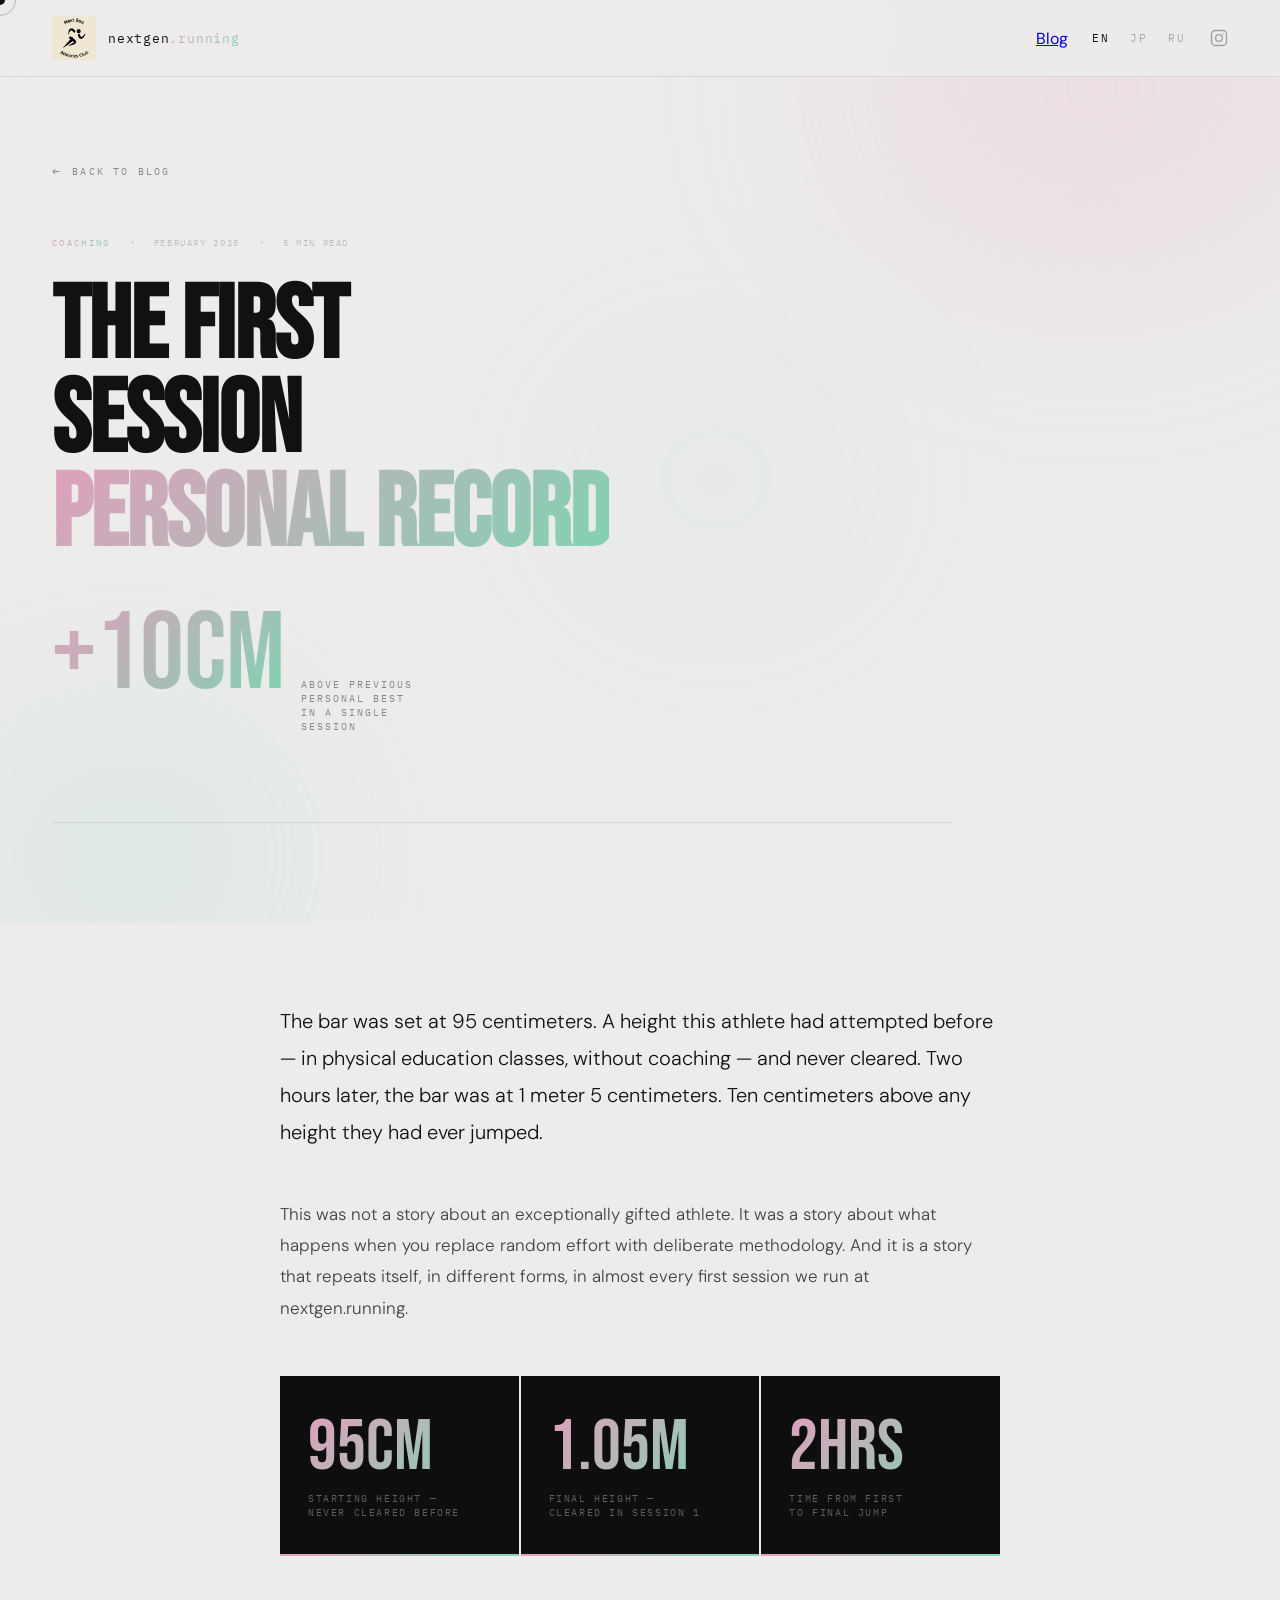
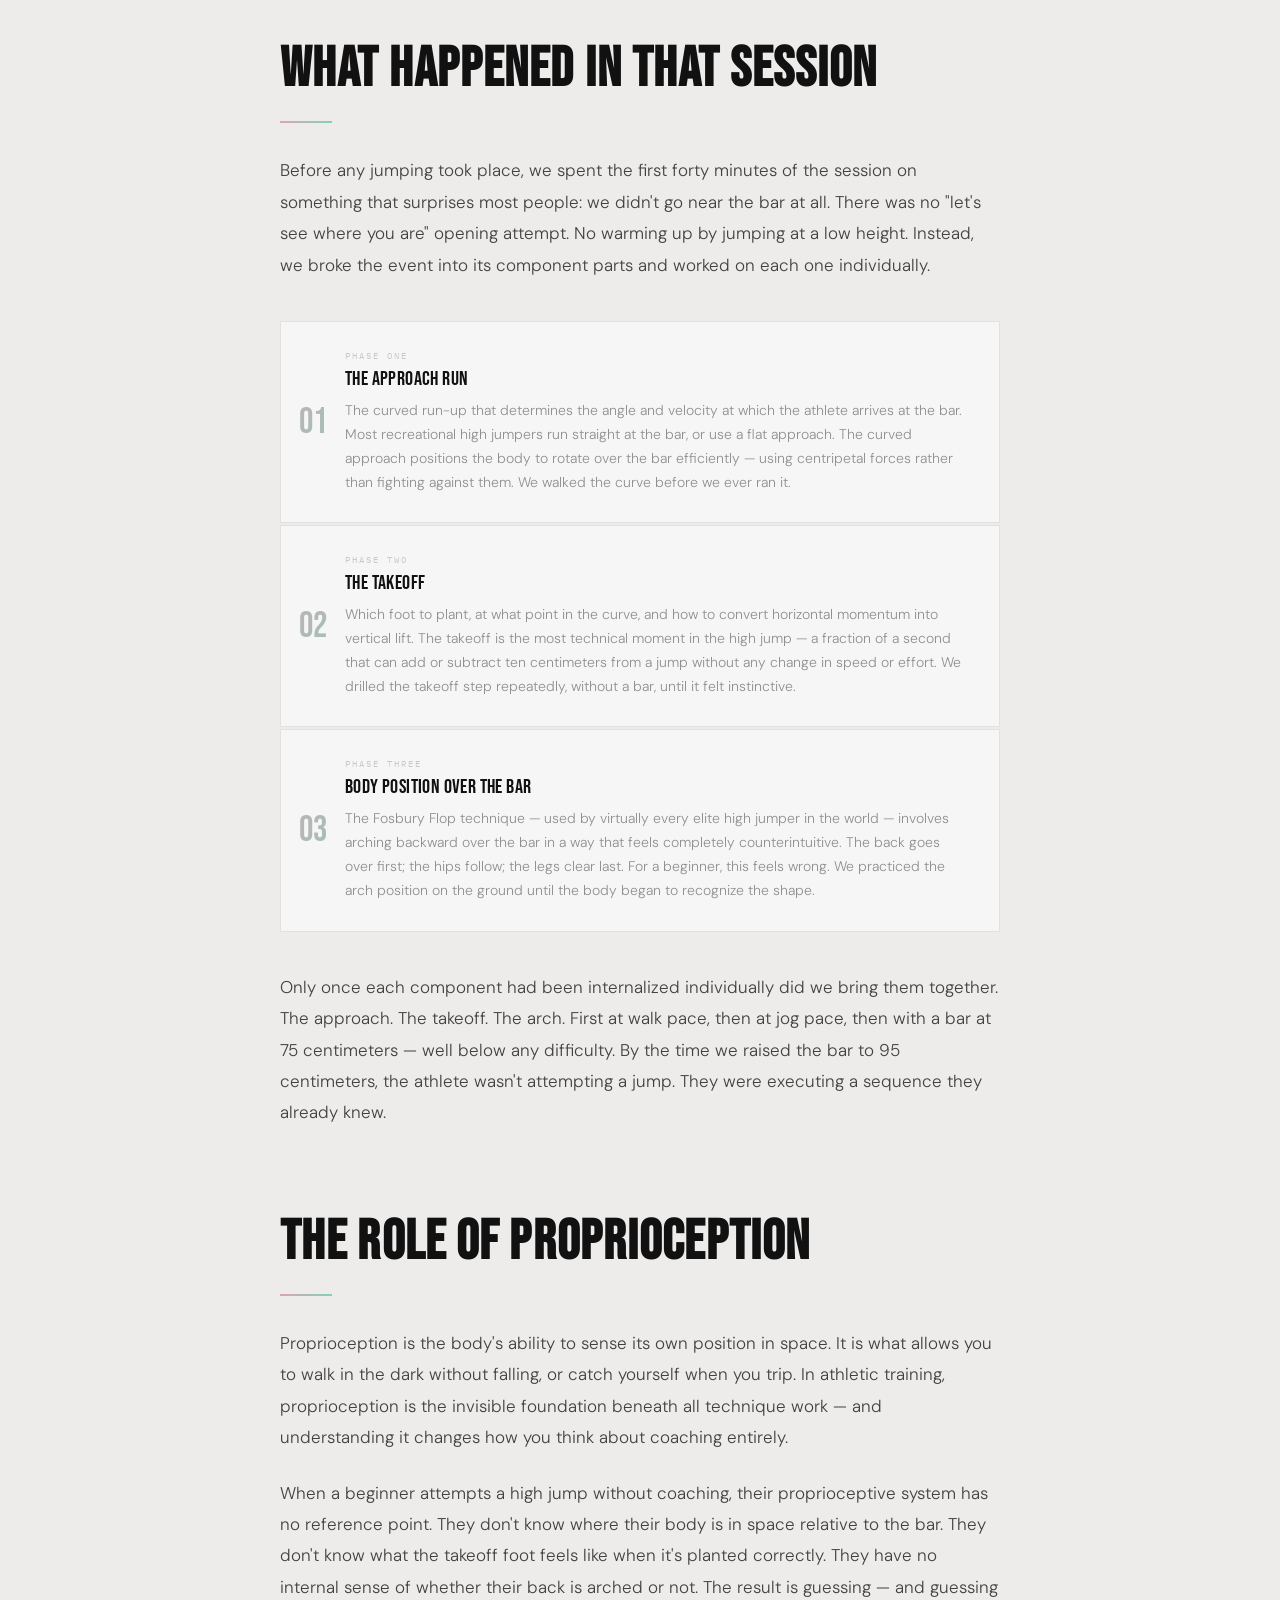
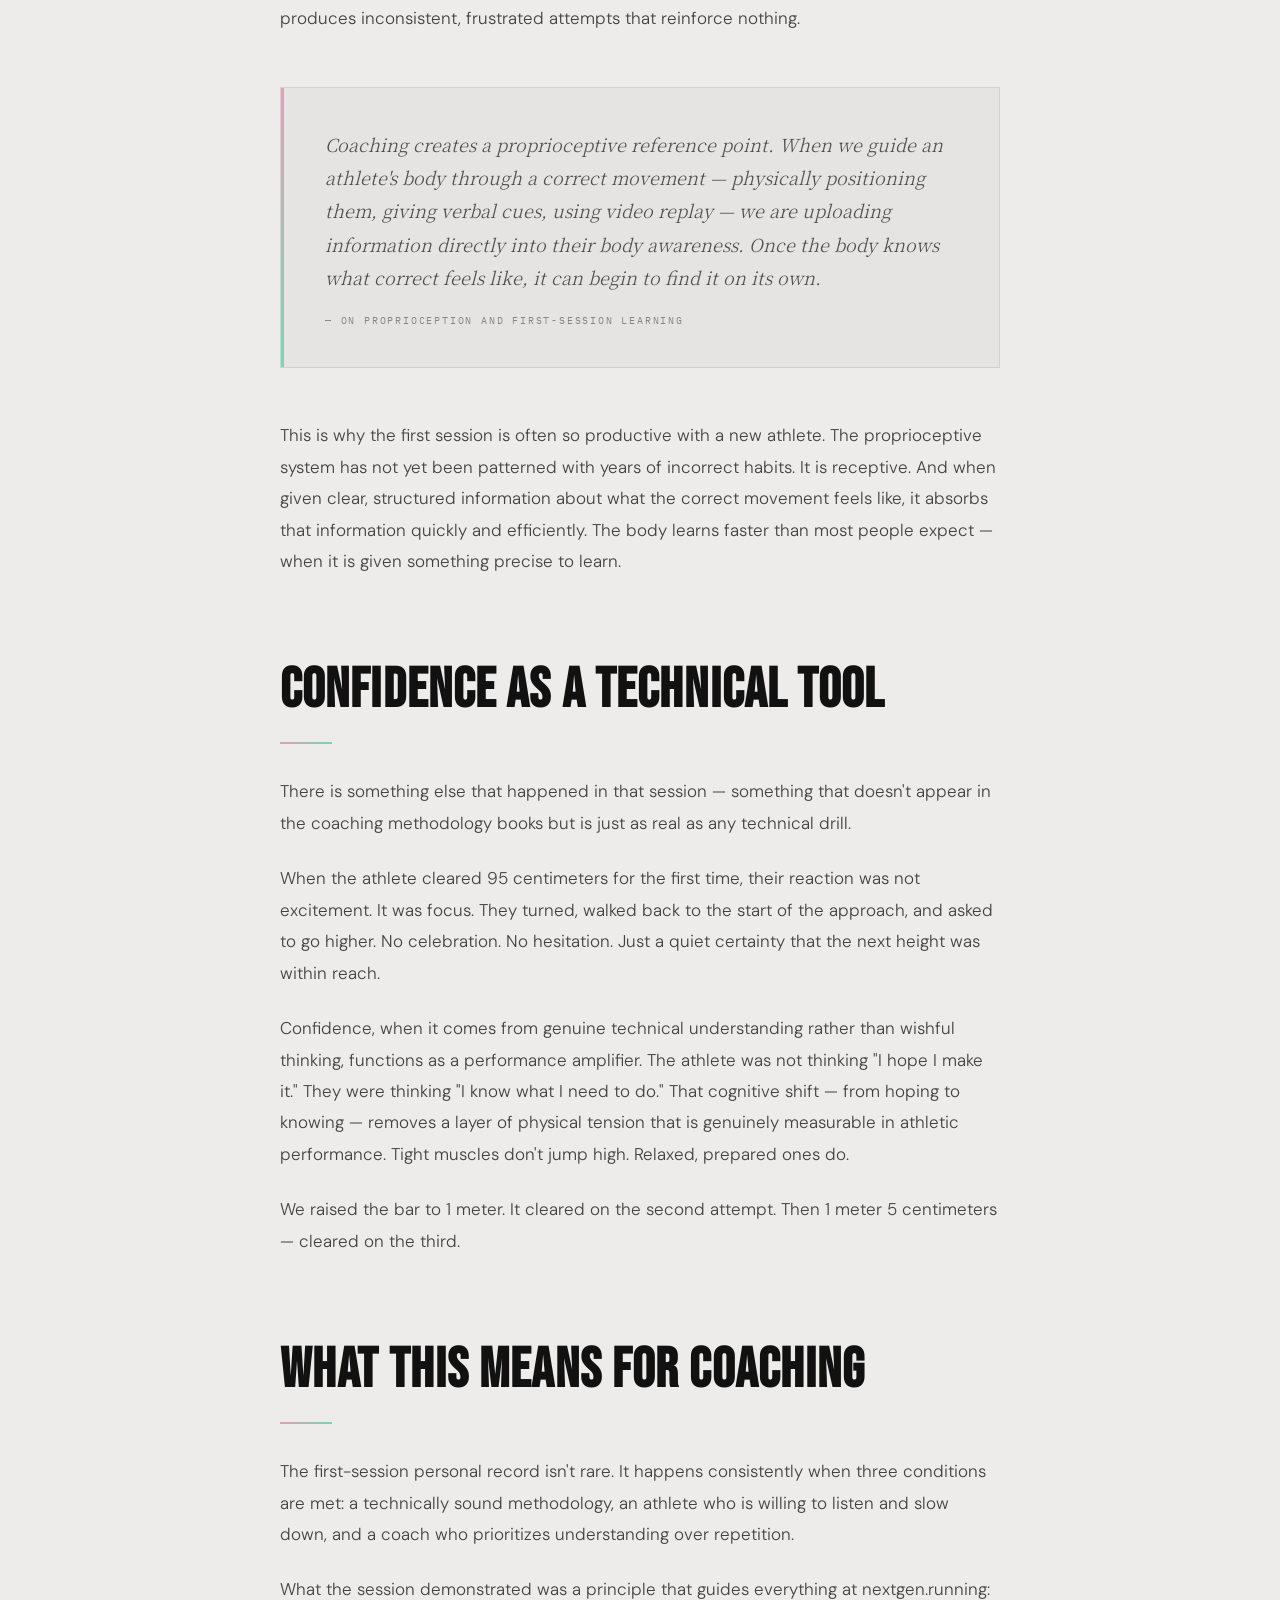
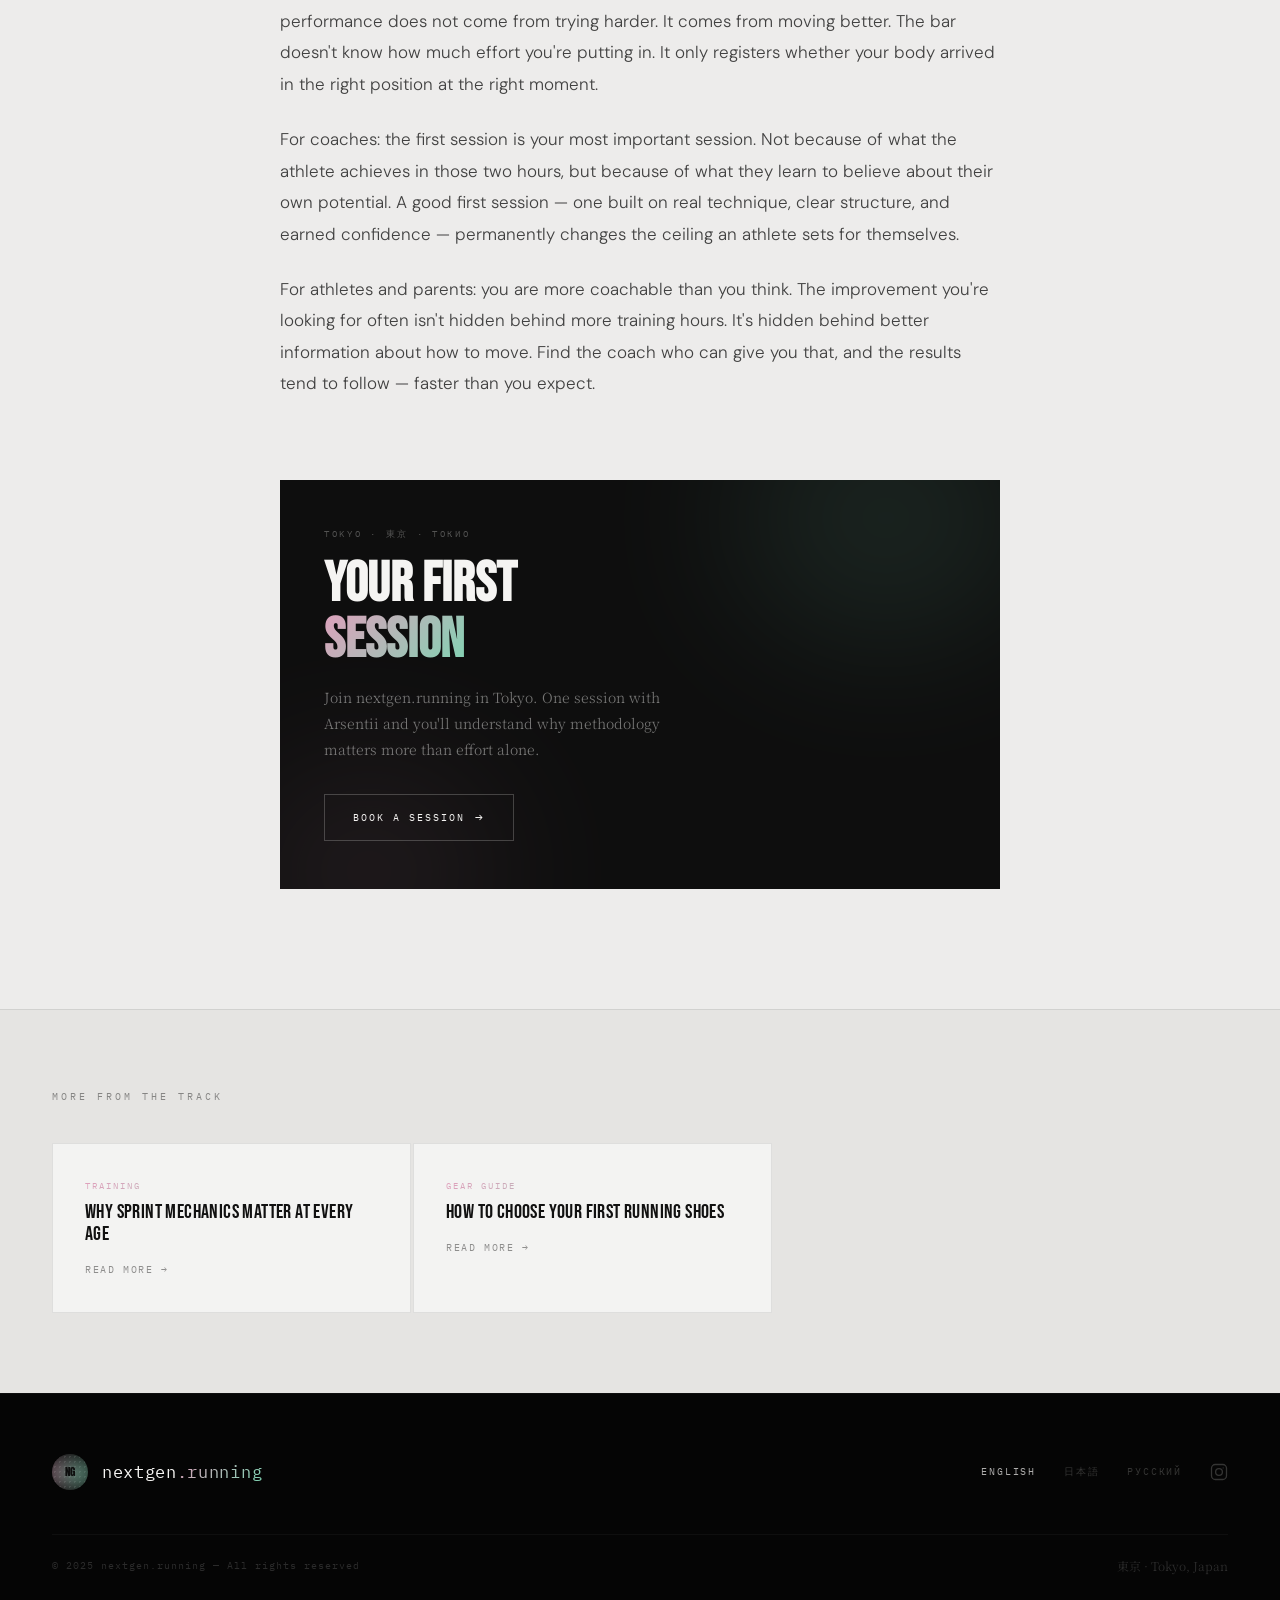
==== blog/first-session-record.html @ 7d558b3f "Final version" ====
<!DOCTYPE html>
<html lang="en">
<head>
    <meta charset="UTF-8">
    <meta name="viewport" content="width=device-width, initial-scale=1.0">
    <title>The First Session Personal Record — nextgen.running</title>
    <meta name="description" content="How a nextgen.running athlete achieved a high jump personal record in their very first coached session — and what this reveals about the power of methodology, proprioception, and deliberate technique over mere effort.">
    <link rel="preconnect" href="https://fonts.googleapis.com">
    <link rel="preconnect" href="https://fonts.gstatic.com" crossorigin>
    <link href="https://fonts.googleapis.com/css2?family=Bebas+Neue&family=Anton&family=Noto+Serif+JP:wght@300;400;700&family=IBM+Plex+Mono:wght@400;500&family=DM+Sans:ital,wght@0,300;0,400;0,500;1,300&display=swap" rel="stylesheet">
    <link rel="stylesheet" href="../styles.css">
    <style>
        .lang-block { display: none; }
        .lang-block.active { display: block; }

        /* ─── POST HERO ─── */
        .post-hero {
            padding: 160px 52px 100px;
            background: var(--bg);
            position: relative; overflow: hidden;
            min-height: 70vh;
            display: flex; align-items: flex-end;
        }
        .post-hero-blobs { position: absolute; inset: 0; overflow: hidden; pointer-events: none; }
        .post-blob { position: absolute; border-radius: 50%; filter: blur(110px); }
        .post-blob-1 { width: 480px; height: 360px; background: var(--pink); opacity: 0.2; top: -10%; right: -4%; animation: blobA 11s ease-in-out infinite; }
        .post-blob-2 { width: 360px; height: 280px; background: var(--mint); opacity: 0.16; bottom: -8%; left: -4%; animation: blobB 14s ease-in-out infinite; }
        .post-blob-3 { width: 280px; height: 220px; background: var(--mint); opacity: 0.1; top: 40%; left: 45%; animation: blobA 17s ease-in-out infinite reverse; }
        @keyframes blobA { 0%,100%{transform:translate(0,0) scale(1)} 50%{transform:translate(20px,-14px) scale(1.04)} }
        @keyframes blobB { 0%,100%{transform:translate(0,0) scale(1)} 50%{transform:translate(-14px,18px) scale(1.03)} }

        .post-hero-inner { position: relative; z-index: 2; width: 100%; max-width: 900px; }
        .post-back {
            display: inline-flex; align-items: center; gap: 10px;
            font-family: 'IBM Plex Mono', monospace; font-size: 10px;
            letter-spacing: 0.22em; text-transform: uppercase;
            color: var(--muted); text-decoration: none; margin-bottom: 52px;
            opacity: 0; animation: fadeUp 0.6s ease 0.2s forwards; transition: color 0.2s;
        }
        .post-back:hover { color: var(--black); }
        .post-back::before { content: '←'; font-size: 13px; }
        .post-meta { display: flex; align-items: center; gap: 20px; margin-bottom: 28px; opacity: 0; animation: fadeUp 0.6s ease 0.4s forwards; }
        .post-tag { font-family: 'IBM Plex Mono', monospace; font-size: 9px; letter-spacing: 0.26em; text-transform: uppercase; background: var(--iri); -webkit-background-clip: text; background-clip: text; -webkit-text-fill-color: transparent; color: transparent; }
        .post-dot { color: var(--faint); }
        .post-date { font-family: 'IBM Plex Mono', monospace; font-size: 9px; letter-spacing: 0.18em; text-transform: uppercase; color: var(--faint); }
        .post-read-time { font-family: 'IBM Plex Mono', monospace; font-size: 9px; letter-spacing: 0.18em; text-transform: uppercase; color: var(--faint); }
        .post-title { font-family: 'Bebas Neue', sans-serif; font-size: clamp(52px, 8vw, 112px); line-height: 0.92; letter-spacing: -0.01em; color: var(--black); margin-bottom: 36px; opacity: 0; animation: fadeUp 0.9s cubic-bezier(0.16,1,0.3,1) 0.55s forwards; }
        .post-title .iri { background: var(--iri); -webkit-background-clip: text; background-clip: text; -webkit-text-fill-color: transparent; color: transparent; }

        /* Hero stat callout */
        .post-hero-stat { display: inline-flex; align-items: baseline; gap: 16px; margin-bottom: 40px; opacity: 0; animation: fadeUp 0.7s ease 0.75s forwards; }
        .post-hero-stat-num { font-family: 'Bebas Neue', sans-serif; font-size: clamp(64px, 9vw, 110px); line-height: 1; background: var(--iri); -webkit-background-clip: text; background-clip: text; -webkit-text-fill-color: transparent; color: transparent; }
        .post-hero-stat-label { font-family: 'IBM Plex Mono', monospace; font-size: 10px; letter-spacing: 0.2em; text-transform: uppercase; color: var(--muted); line-height: 1.4; max-width: 140px; }
        .post-divider { width: 100%; height: 1px; background: var(--border); margin-top: 48px; }

        /* ─── ARTICLE BODY ─── */
        .post-body { background: var(--bg); padding: 80px 52px 120px; }
        .post-content { max-width: 720px; margin: 0 auto; }
        .post-lead { font-family: 'DM Sans', sans-serif; font-size: 20px; font-weight: 300; line-height: 1.85; color: var(--black); margin-bottom: 48px; opacity: 0; animation: fadeUp 0.8s ease 0.9s forwards; }
        .post-h2 { font-family: 'Bebas Neue', sans-serif; font-size: clamp(34px, 5vw, 56px); letter-spacing: 0.02em; color: var(--black); margin: 80px 0 32px; padding-bottom: 20px; position: relative; }
        .post-h2::after { content: ''; position: absolute; bottom: 0; left: 0; width: 52px; height: 2px; background: var(--iri); }
        .post-h3 { font-family: 'DM Sans', sans-serif; font-size: 17px; font-weight: 500; color: var(--black); margin: 40px 0 14px; letter-spacing: 0.01em; }
        .post-p { font-family: 'DM Sans', sans-serif; font-size: 17px; font-weight: 300; line-height: 1.85; color: rgba(17,17,17,0.78); margin-bottom: 24px; }

        .post-quote { margin: 52px 0; padding: 40px 44px; background: var(--bg-alt); border: 1px solid var(--border); position: relative; }
        .post-quote::before { content: ''; position: absolute; left: 0; top: 0; bottom: 0; width: 3px; background: var(--iri); }
        .post-quote-text { font-family: 'Noto Serif JP', serif; font-weight: 300; font-size: 18px; line-height: 1.85; font-style: italic; color: rgba(17,17,17,0.7); }
        .post-quote-attr { font-family: 'IBM Plex Mono', monospace; font-size: 10px; letter-spacing: 0.18em; text-transform: uppercase; color: var(--muted); margin-top: 20px; display: block; }

        /* Session breakdown steps */
        .post-session-steps { margin: 40px 0; display: flex; flex-direction: column; gap: 2px; }
        .post-session-step { display: flex; gap: 0; background: rgba(255,255,255,0.55); border: 1px solid var(--border); overflow: hidden; position: relative; transition: background 0.3s; }
        .post-session-step:hover { background: rgba(255,255,255,0.9); }
        .post-session-step::after { content: ''; position: absolute; bottom: 0; left: 0; width: 0; height: 2px; background: var(--iri); transition: width 0.4s ease; }
        .post-session-step:hover::after { width: 100%; }
        .post-session-num { width: 64px; flex-shrink: 0; display: flex; align-items: center; justify-content: center; font-family: 'Bebas Neue', sans-serif; font-size: 36px; background: var(--iri); -webkit-background-clip: text; background-clip: text; -webkit-text-fill-color: transparent; color: transparent; padding: 28px 0; }
        .post-session-body { padding: 28px 28px 28px 0; flex: 1; }
        .post-session-label { font-family: 'IBM Plex Mono', monospace; font-size: 9px; letter-spacing: 0.22em; text-transform: uppercase; color: var(--faint); margin-bottom: 6px; }
        .post-session-title { font-family: 'Bebas Neue', sans-serif; font-size: 20px; letter-spacing: 0.02em; color: var(--black); margin-bottom: 8px; }
        .post-session-desc { font-family: 'DM Sans', sans-serif; font-size: 14px; font-weight: 300; line-height: 1.7; color: var(--muted); }

        /* Result stat strip */
        .post-result-strip { margin: 52px 0; display: grid; grid-template-columns: repeat(3, 1fr); gap: 2px; }
        .post-result-cell { padding: 36px 28px; background: var(--dark); position: relative; overflow: hidden; }
        .post-result-cell::after { content: ''; position: absolute; bottom: 0; left: 0; width: 100%; height: 2px; background: var(--iri); }
        .post-result-num { font-family: 'Bebas Neue', sans-serif; font-size: clamp(44px, 6vw, 72px); line-height: 1; background: var(--iri); -webkit-background-clip: text; background-clip: text; -webkit-text-fill-color: transparent; color: transparent; margin-bottom: 8px; }
        .post-result-label { font-family: 'IBM Plex Mono', monospace; font-size: 10px; letter-spacing: 0.16em; text-transform: uppercase; color: rgba(245,244,242,0.35); line-height: 1.4; }

        /* ─── CLOSING CTA ─── */
        .post-closing { margin-top: 80px; padding: 48px 44px; background: var(--dark); position: relative; overflow: hidden; }
        .post-closing-blobs { position: absolute; inset: 0; pointer-events: none; overflow: hidden; }
        .post-closing-blob-1 { position: absolute; width: 300px; height: 240px; background: var(--mint); opacity: 0.12; border-radius: 50%; filter: blur(80px); top: -20%; right: -5%; }
        .post-closing-blob-2 { position: absolute; width: 250px; height: 200px; background: var(--pink); opacity: 0.1; border-radius: 50%; filter: blur(80px); bottom: -20%; left: -5%; }
        .post-closing-inner { position: relative; z-index: 2; }
        .post-closing-eyebrow { font-family: 'IBM Plex Mono', monospace; font-size: 9px; letter-spacing: 0.3em; text-transform: uppercase; color: rgba(245,244,242,0.3); margin-bottom: 16px; }
        .post-closing-title { font-family: 'Bebas Neue', sans-serif; font-size: clamp(36px, 5vw, 56px); color: var(--white); margin-bottom: 16px; line-height: 1; }
        .post-closing-title span { background: var(--iri); -webkit-background-clip: text; background-clip: text; -webkit-text-fill-color: transparent; color: transparent; }
        .post-closing-sub { font-family: 'Noto Serif JP', serif; font-weight: 300; font-size: 14px; line-height: 1.85; color: rgba(245,244,242,0.45); margin-bottom: 32px; max-width: 380px; }
        .post-closing-btn { display: inline-flex; align-items: center; gap: 10px; font-family: 'IBM Plex Mono', monospace; font-size: 10px; letter-spacing: 0.2em; text-transform: uppercase; color: var(--white); text-decoration: none; padding: 14px 28px; border: 1px solid rgba(245,244,242,0.22); transition: border-color 0.2s, background 0.2s; }
        .post-closing-btn:hover { border-color: rgba(245,244,242,0.6); background: rgba(245,244,242,0.05); }
        .post-closing-btn::after { content: '→'; font-size: 13px; }

        /* ─── RELATED POSTS ─── */
        .post-related { padding: 80px 52px; background: var(--bg-alt); border-top: 1px solid var(--border); }
        .post-related-label { font-family: 'IBM Plex Mono', monospace; font-size: 10px; letter-spacing: 0.3em; text-transform: uppercase; color: var(--muted); margin-bottom: 40px; }
        .post-related-grid { display: grid; grid-template-columns: 1fr 1fr; gap: 2px; max-width: 720px; }
        .post-related-card { background: rgba(255,255,255,0.55); padding: 36px 32px; border: 1px solid var(--border); text-decoration: none; display: flex; flex-direction: column; gap: 10px; position: relative; overflow: hidden; transition: background 0.3s; }
        .post-related-card:hover { background: rgba(255,255,255,0.9); }
        .post-related-card::after { content: ''; position: absolute; bottom: 0; left: 0; width: 0; height: 2px; background: var(--iri); transition: width 0.4s ease; }
        .post-related-card:hover::after { width: 100%; }
        .post-related-tag { font-family: 'IBM Plex Mono', monospace; font-size: 9px; letter-spacing: 0.22em; text-transform: uppercase; background: var(--iri); -webkit-background-clip: text; background-clip: text; -webkit-text-fill-color: transparent; color: transparent; }
        .post-related-title { font-family: 'Bebas Neue', sans-serif; font-size: 20px; letter-spacing: 0.02em; color: var(--black); line-height: 1.1; }
        .post-related-arrow { font-family: 'IBM Plex Mono', monospace; font-size: 10px; letter-spacing: 0.16em; text-transform: uppercase; color: var(--muted); margin-top: 8px; display: inline-flex; align-items: center; gap: 8px; transition: color 0.2s; }
        .post-related-card:hover .post-related-arrow { color: var(--black); }
        .post-related-arrow::after { content: '→'; }

        /* ─── RESPONSIVE ─── */
        @media (max-width: 900px) {
            .post-hero { padding: 130px 24px 72px; min-height: auto; }
            .post-body { padding: 56px 24px 80px; }
            .post-result-strip { grid-template-columns: 1fr 1fr; }
            .post-related { padding: 56px 24px; }
            .post-related-grid { grid-template-columns: 1fr; }
        }
        @media (max-width: 520px) {
            .post-result-strip { grid-template-columns: 1fr; }
        }
    </style>
</head>
<body>

    <div class="cursor" id="cursor"></div>
    <div class="cursor-ring" id="cursorRing"></div>
    <div class="progress-bar" id="progressBar"></div>

    <!-- NAV -->
    <nav>
        <div class="nav-left">
            <img src="../Next%20Gen.png" alt="Next Gen" class="nav-logo-img">
            <a href="../index.html" class="nav-brand">nextgen<span>.running</span></a>
        </div>
        <div class="nav-right">
            <a href="../index.html#blog" class="nav-blog" data-i18n="nav_blog">Blog</a>
            <div class="nav-lang">
                <a href="#" data-lang="en" class="active">EN</a>
                <a href="#" data-lang="jp">JP</a>
                <a href="#" data-lang="ru">RU</a>
            </div>
            <a href="https://www.instagram.com/nextgen.running?igsh=OHNoODNnbjV0Znk4" target="_blank" rel="noopener" class="nav-instagram" aria-label="Instagram">
                <svg width="18" height="18" viewBox="0 0 24 24" fill="none" stroke="currentColor" stroke-width="1.75" stroke-linecap="round" stroke-linejoin="round"><rect x="2" y="2" width="20" height="20" rx="5" ry="5"/><circle cx="12" cy="12" r="4.5"/><circle cx="17.5" cy="6.5" r="0.75" fill="currentColor" stroke="none"/></svg>
            </a>
        </div>
    </nav>

    <!-- BLOG POST HERO (light) -->
    <section class="post-hero">
        <div class="post-hero-blobs">
            <div class="post-blob post-blob-1"></div>
            <div class="post-blob post-blob-2"></div>
            <div class="post-blob post-blob-3"></div>
        </div>
        <div class="post-hero-inner">
            <a href="../index.html#blog" class="post-back" data-i18n="post_back">Back to Blog</a>
            <div class="post-meta">
                <span class="post-tag" data-i18n="post_tag">Coaching</span>
                <span class="post-dot">·</span>
                <span class="post-date" data-i18n="post_date">February 2025</span>
                <span class="post-dot">·</span>
                <span class="post-read-time" data-i18n="post_readtime">5 min read</span>
            </div>
            <h1 class="post-title" data-i18n="post_title">THE FIRST<br>SESSION<br><span class="iri">PERSONAL RECORD</span></h1>
            <div class="post-hero-stat">
                <span class="post-hero-stat-num">+10cm</span>
                <span class="post-hero-stat-label" data-i18n="post_stat_label">above previous personal best in a single session</span>
            </div>
            <div class="post-divider"></div>
        </div>
    </section>

    <!-- ARTICLE BODY -->
    <article class="post-body">
        <div class="post-content">

            <!-- ENGLISH -->
            <div class="lang-block lang-en">
                <p class="post-lead">The bar was set at 95 centimeters. A height this athlete had attempted before — in physical education classes, without coaching — and never cleared. Two hours later, the bar was at 1 meter 5 centimeters. Ten centimeters above any height they had ever jumped.</p>
                <p class="post-p">This was not a story about an exceptionally gifted athlete. It was a story about what happens when you replace random effort with deliberate methodology. And it is a story that repeats itself, in different forms, in almost every first session we run at nextgen.running.</p>

                <!-- RESULT STRIP -->
                <div class="post-result-strip reveal">
                    <div class="post-result-cell">
                        <div class="post-result-num">95cm</div>
                        <div class="post-result-label">Starting height —<br>never cleared before</div>
                    </div>
                    <div class="post-result-cell">
                        <div class="post-result-num">1.05m</div>
                        <div class="post-result-label">Final height —<br>cleared in session 1</div>
                    </div>
                    <div class="post-result-cell">
                        <div class="post-result-num">2hrs</div>
                        <div class="post-result-label">Time from first<br>to final jump</div>
                    </div>
                </div>

                <h2 class="post-h2 reveal">WHAT HAPPENED IN THAT SESSION</h2>
                <p class="post-p">Before any jumping took place, we spent the first forty minutes of the session on something that surprises most people: we didn't go near the bar at all. There was no "let's see where you are" opening attempt. No warming up by jumping at a low height. Instead, we broke the event into its component parts and worked on each one individually.</p>
                <div class="post-session-steps reveal">
                    <div class="post-session-step">
                        <div class="post-session-num">01</div>
                        <div class="post-session-body">
                            <div class="post-session-label">Phase One</div>
                            <div class="post-session-title">THE APPROACH RUN</div>
                            <p class="post-session-desc">The curved run-up that determines the angle and velocity at which the athlete arrives at the bar. Most recreational high jumpers run straight at the bar, or use a flat approach. The curved approach positions the body to rotate over the bar efficiently — using centripetal forces rather than fighting against them. We walked the curve before we ever ran it.</p>
                        </div>
                    </div>
                    <div class="post-session-step">
                        <div class="post-session-num">02</div>
                        <div class="post-session-body">
                            <div class="post-session-label">Phase Two</div>
                            <div class="post-session-title">THE TAKEOFF</div>
                            <p class="post-session-desc">Which foot to plant, at what point in the curve, and how to convert horizontal momentum into vertical lift. The takeoff is the most technical moment in the high jump — a fraction of a second that can add or subtract ten centimeters from a jump without any change in speed or effort. We drilled the takeoff step repeatedly, without a bar, until it felt instinctive.</p>
                        </div>
                    </div>
                    <div class="post-session-step">
                        <div class="post-session-num">03</div>
                        <div class="post-session-body">
                            <div class="post-session-label">Phase Three</div>
                            <div class="post-session-title">BODY POSITION OVER THE BAR</div>
                            <p class="post-session-desc">The Fosbury Flop technique — used by virtually every elite high jumper in the world — involves arching backward over the bar in a way that feels completely counterintuitive. The back goes over first; the hips follow; the legs clear last. For a beginner, this feels wrong. We practiced the arch position on the ground until the body began to recognize the shape.</p>
                        </div>
                    </div>
                </div>
                <p class="post-p">Only once each component had been internalized individually did we bring them together. The approach. The takeoff. The arch. First at walk pace, then at jog pace, then with a bar at 75 centimeters — well below any difficulty. By the time we raised the bar to 95 centimeters, the athlete wasn't attempting a jump. They were executing a sequence they already knew.</p>

                <h2 class="post-h2 reveal">THE ROLE OF PROPRIOCEPTION</h2>
                <p class="post-p">Proprioception is the body's ability to sense its own position in space. It is what allows you to walk in the dark without falling, or catch yourself when you trip. In athletic training, proprioception is the invisible foundation beneath all technique work — and understanding it changes how you think about coaching entirely.</p>
                <p class="post-p">When a beginner attempts a high jump without coaching, their proprioceptive system has no reference point. They don't know where their body is in space relative to the bar. They don't know what the takeoff foot feels like when it's planted correctly. They have no internal sense of whether their back is arched or not. The result is guessing — and guessing produces inconsistent, frustrated attempts that reinforce nothing.</p>
                <div class="post-quote">
                    <p class="post-quote-text">Coaching creates a proprioceptive reference point. When we guide an athlete's body through a correct movement — physically positioning them, giving verbal cues, using video replay — we are uploading information directly into their body awareness. Once the body knows what correct feels like, it can begin to find it on its own.</p>
                    <p class="post-quote-attr">— on proprioception and first-session learning</p>
                </div>
                <p class="post-p">This is why the first session is often so productive with a new athlete. The proprioceptive system has not yet been patterned with years of incorrect habits. It is receptive. And when given clear, structured information about what the correct movement feels like, it absorbs that information quickly and efficiently. The body learns faster than most people expect — when it is given something precise to learn.</p>

                <h2 class="post-h2 reveal">CONFIDENCE AS A TECHNICAL TOOL</h2>
                <p class="post-p">There is something else that happened in that session — something that doesn't appear in the coaching methodology books but is just as real as any technical drill.</p>
                <p class="post-p">When the athlete cleared 95 centimeters for the first time, their reaction was not excitement. It was focus. They turned, walked back to the start of the approach, and asked to go higher. No celebration. No hesitation. Just a quiet certainty that the next height was within reach.</p>
                <p class="post-p">Confidence, when it comes from genuine technical understanding rather than wishful thinking, functions as a performance amplifier. The athlete was not thinking "I hope I make it." They were thinking "I know what I need to do." That cognitive shift — from hoping to knowing — removes a layer of physical tension that is genuinely measurable in athletic performance. Tight muscles don't jump high. Relaxed, prepared ones do.</p>
                <p class="post-p">We raised the bar to 1 meter. It cleared on the second attempt. Then 1 meter 5 centimeters — cleared on the third.</p>

                <h2 class="post-h2 reveal">WHAT THIS MEANS FOR COACHING</h2>
                <p class="post-p">The first-session personal record isn't rare. It happens consistently when three conditions are met: a technically sound methodology, an athlete who is willing to listen and slow down, and a coach who prioritizes understanding over repetition.</p>
                <p class="post-p">What the session demonstrated was a principle that guides everything at nextgen.running: performance does not come from trying harder. It comes from moving better. The bar doesn't know how much effort you're putting in. It only registers whether your body arrived in the right position at the right moment.</p>
                <p class="post-p">For coaches: the first session is your most important session. Not because of what the athlete achieves in those two hours, but because of what they learn to believe about their own potential. A good first session — one built on real technique, clear structure, and earned confidence — permanently changes the ceiling an athlete sets for themselves.</p>
                <p class="post-p">For athletes and parents: you are more coachable than you think. The improvement you're looking for often isn't hidden behind more training hours. It's hidden behind better information about how to move. Find the coach who can give you that, and the results tend to follow — faster than you expect.</p>

                <div class="post-closing reveal">
                    <div class="post-closing-blobs"><div class="post-closing-blob-1"></div><div class="post-closing-blob-2"></div></div>
                    <div class="post-closing-inner">
                        <p class="post-closing-eyebrow">Tokyo · 東京 · Токио</p>
                        <h3 class="post-closing-title">YOUR FIRST<br><span>SESSION</span></h3>
                        <p class="post-closing-sub">Join nextgen.running in Tokyo. One session with Arsentii and you'll understand why methodology matters more than effort alone.</p>
                        <a href="../index.html#cta" class="post-closing-btn">Book a Session</a>
                    </div>
                </div>
            </div>

            <!-- RUSSIAN -->
            <div class="lang-block lang-ru">
                <p class="post-lead">Планка стояла на отметке 95 сантиметров. Высота, которую этот атлет уже пробовал — на уроках физкультуры, без тренера, — и никогда не брал. Два часа спустя планка была на 1 метре 5 сантиметрах. На десять сантиметров выше любой высоты, которую он когда-либо прыгал.</p>
                <p class="post-p">Это не история о невероятно одарённом атлете. Это история о том, что происходит, когда случайные усилия заменяются осознанной методологией. И это история, которая повторяется — в разных формах — почти на каждой первой тренировке в nextgen.running.</p>

                <!-- RESULT STRIP -->
                <div class="post-result-strip reveal">
                    <div class="post-result-cell">
                        <div class="post-result-num">95см</div>
                        <div class="post-result-label">Начальная высота —<br>никогда не бралась</div>
                    </div>
                    <div class="post-result-cell">
                        <div class="post-result-num">1.05м</div>
                        <div class="post-result-label">Финальная высота —<br>взята на первой тренировке</div>
                    </div>
                    <div class="post-result-cell">
                        <div class="post-result-num">2ч</div>
                        <div class="post-result-label">Время от первого<br>до последнего прыжка</div>
                    </div>
                </div>

                <h2 class="post-h2 reveal">ЧТО ПРОИЗОШЛО НА ТОЙ ТРЕНИРОВКЕ</h2>
                <p class="post-p">Прежде чем начались прыжки, мы провели первые сорок минут на чём-то, что удивляет большинство людей: к планке мы вообще не подходили. Никаких «давайте посмотрим, где ты сейчас». Никакого разминочного прыжка с малой высоты. Вместо этого мы разложили упражнение на составляющие и проработали каждую в отдельности.</p>
                <div class="post-session-steps reveal">
                    <div class="post-session-step">
                        <div class="post-session-num">01</div>
                        <div class="post-session-body">
                            <div class="post-session-label">Фаза первая</div>
                            <div class="post-session-title">РАЗБЕГ</div>
                            <p class="post-session-desc">Дугообразный разбег, который определяет угол и скорость, с которой атлет подходит к планке. Большинство любителей бегут прямо на планку или с плоского захода. Дугообразный разбег позиционирует тело для эффективного перехода через планку — используя центростремительные силы, а не борясь с ними. Сначала мы шагали по дуге, прежде чем побежали.</p>
                        </div>
                    </div>
                    <div class="post-session-step">
                        <div class="post-session-num">02</div>
                        <div class="post-session-body">
                            <div class="post-session-label">Фаза вторая</div>
                            <div class="post-session-title">ТОЛЧОК</div>
                            <p class="post-session-desc">Какую ногу ставить, в какой точке дуги, и как преобразовать горизонтальный импульс в вертикальный подъём. Толчок — самый технически сложный момент в прыжках в высоту: доля секунды, которая может прибавить или отнять десять сантиметров без изменения скорости или усилий. Мы многократно отрабатывали шаг толчка без планки, пока он не стал инстинктивным.</p>
                        </div>
                    </div>
                    <div class="post-session-step">
                        <div class="post-session-num">03</div>
                        <div class="post-session-body">
                            <div class="post-session-label">Фаза третья</div>
                            <div class="post-session-title">ПОЛОЖЕНИЕ НАД ПЛАНКОЙ</div>
                            <p class="post-session-desc">Техника Фосбери-Флоп — которую используют практически все элитные прыгуны в высоту в мире — предполагает прогиб назад через планку способом, который ощущается совершенно неинтуитивным. Сначала проходит спина, затем бёдра, последними — ноги. Для новичка это кажется неправильным. Мы отрабатывали положение прогиба на земле, пока тело не стало узнавать эту форму.</p>
                        </div>
                    </div>
                </div>
                <p class="post-p">Только когда каждый компонент был освоен отдельно, мы собрали их вместе. Разбег. Толчок. Прогиб. Сначала в темпе ходьбы, потом трусцой, затем с планкой на 75 сантиметрах — значительно ниже любой сложности. К моменту, когда мы подняли планку на 95 сантиметров, атлет не пытался прыгнуть — он выполнял последовательность, которую уже знал.</p>

                <h2 class="post-h2 reveal">РОЛЬ ПРОПРИОЦЕПЦИИ</h2>
                <p class="post-p">Проприоцепция — способность тела ощущать своё положение в пространстве. Именно благодаря ей вы можете ходить в темноте не падая или поймать равновесие, когда споткнулись. В спортивной тренировке проприоцепция — это невидимый фундамент под всей технической работой. И понимание этого полностью меняет подход к тренерству.</p>
                <p class="post-p">Когда новичок без тренера пытается прыгнуть в высоту, его проприоцептивная система не имеет точки отсчёта. Он не знает, где его тело находится относительно планки. Не знает, как ощущается правильно поставленная толчковая нога. Не имеет внутреннего ощущения — прогнут он или нет. Результат — угадывание. А угадывание порождает непоследовательные, фрустрирующие попытки, которые ничего не закрепляют.</p>
                <div class="post-quote">
                    <p class="post-quote-text">Тренинг создаёт проприоцептивную точку отсчёта. Когда мы проводим тело атлета через правильное движение — физически его позиционируя, давая словесные подсказки, используя видеоразбор — мы загружаем информацию непосредственно в его телесное восприятие. Как только тело знает, каким ощущается правильное движение, оно начинает находить его самостоятельно.</p>
                    <p class="post-quote-attr">— о проприоцепции и обучении на первой тренировке</p>
                </div>
                <p class="post-p">Именно поэтому первая тренировка с новым атлетом часто столь продуктивна. Проприоцептивная система ещё не закрепила годами неправильные привычки. Она восприимчива. И когда ей предоставляется чёткая, структурированная информация о том, каким ощущается правильное движение, она усваивает эту информацию быстро и эффективно. Тело учится быстрее, чем ожидает большинство людей — когда получает что-то точное для освоения.</p>

                <h2 class="post-h2 reveal">УВЕРЕННОСТЬ КАК ТЕХНИЧЕСКИЙ ИНСТРУМЕНТ</h2>
                <p class="post-p">В той тренировке произошло ещё кое-что — что не попадает в методические книги, но столь же реально, как любое упражнение.</p>
                <p class="post-p">Когда атлет взял 95 сантиметров впервые, его реакция была не радостью. Это была сосредоточенность. Он повернулся, вернулся к началу разбега и попросил поднять выше. Никаких праздновий. Никаких колебаний. Только тихая уверенность, что следующая высота ему по силам.</p>
                <p class="post-p">Уверенность, которая исходит из подлинного технического понимания, а не из желаемого мышления, работает как усилитель результата. Атлет думал не «надеюсь, получится», а «я знаю, что нужно сделать». Это когнитивное смещение — от надежды к знанию — снимает уровень физического напряжения, которое реально измеримо в спортивном выступлении. Напряжённые мышцы не прыгают высоко. Расслабленные, подготовленные — прыгают.</p>
                <p class="post-p">Мы подняли планку на 1 метр. Взято со второй попытки. Затем 1 метр 5 сантиметров — взято с третьей.</p>

                <h2 class="post-h2 reveal">ЧТО ЭТО ЗНАЧИТ ДЛЯ ТРЕНЕРСТВА</h2>
                <p class="post-p">Личный рекорд на первой тренировке — не редкость. Это происходит стабильно при выполнении трёх условий: технически обоснованная методология, атлет, готовый слушать и замедлиться, и тренер, который ставит понимание выше повторения.</p>
                <p class="post-p">То, что показала тренировка, — это принцип, который направляет всё в nextgen.running: результат приходит не от того, что ты сильнее стараешься. Он приходит от того, что ты лучше двигаешься. Планке безразлично, сколько усилий ты вкладываешь. Она регистрирует только одно: оказалось ли твоё тело в правильном положении в нужный момент.</p>
                <p class="post-p">Для тренеров: первая тренировка — ваша самая важная тренировка. Не из-за того, чего атлет достигает за эти два часа, а из-за того, во что он начинает верить относительно своего потенциала. Хорошая первая тренировка — выстроенная на реальной технике, чёткой структуре и заслуженной уверенности — навсегда меняет потолок, который атлет устанавливает для себя.</p>
                <p class="post-p">Для атлетов и родителей: вы более обучаемы, чем думаете. Прогресс, который вы ищете, часто скрыт не за большим количеством тренировочных часов, а за лучшей информацией о том, как двигаться. Найдите тренера, который может дать вам это, — и результаты, как правило, приходят быстрее, чем вы ожидаете.</p>

                <div class="post-closing reveal">
                    <div class="post-closing-blobs"><div class="post-closing-blob-1"></div><div class="post-closing-blob-2"></div></div>
                    <div class="post-closing-inner">
                        <p class="post-closing-eyebrow">Tokyo · 東京 · Токио</p>
                        <h3 class="post-closing-title">ТВОЯ ПЕРВАЯ<br><span>ТРЕНИРОВКА</span></h3>
                        <p class="post-closing-sub">Присоединяйтесь к nextgen.running в Токио. Одно занятие с Арсентием — и вы поймёте, почему методология важнее одних лишь усилий.</p>
                        <a href="../index.html#cta" class="post-closing-btn">Записаться</a>
                    </div>
                </div>
            </div>

            <!-- JAPANESE -->
            <div class="lang-block lang-jp">
                <p class="post-lead">バーは95センチに設定されていました。このアスリートが以前、体育の授業でコーチなしに挑戦したことがある高さ——でも、一度もクリアできなかった高さです。2時間後、バーは1メートル5センチに上がっていました。これまで跳んだことのある最高記録より10センチ高い記録です。</p>
                <p class="post-p">これは例外的に才能のある選手の話ではありません。これは、無計画な努力を意図的な方法論に置き換えたときに何が起こるかという話です。そして、これはnextgen.runningのほぼすべての初回セッションで、異なる形で繰り返される話です。</p>

                <!-- RESULT STRIP -->
                <div class="post-result-strip reveal">
                    <div class="post-result-cell">
                        <div class="post-result-num">95cm</div>
                        <div class="post-result-label">開始時の高さ——<br>これまで越えられなかった</div>
                    </div>
                    <div class="post-result-cell">
                        <div class="post-result-num">1.05m</div>
                        <div class="post-result-label">最終的な高さ——<br>初回セッションで達成</div>
                    </div>
                    <div class="post-result-cell">
                        <div class="post-result-num">2時間</div>
                        <div class="post-result-label">最初から<br>最後の跳躍までの時間</div>
                    </div>
                </div>

                <h2 class="post-h2 reveal">そのセッションで何が起きたか</h2>
                <p class="post-p">跳躍が始まる前に、私たちはセッションの最初の40分間を、多くの人が驚くことに費やしました：バーには近づきもしませんでした。「今どこまでできるか見てみよう」という最初の試みもありませんでした。低い高さからウォームアップする跳躍もありませんでした。代わりに、その競技を構成要素に分解し、それぞれを個別に練習しました。</p>
                <div class="post-session-steps reveal">
                    <div class="post-session-step">
                        <div class="post-session-num">01</div>
                        <div class="post-session-body">
                            <div class="post-session-label">フェーズ1</div>
                            <div class="post-session-title">助走</div>
                            <p class="post-session-desc">アスリートがバーに到達する角度と速度を決める曲線の助走。多くのアマチュア高跳び選手はバーに向かって直線で走るか、フラットなアプローチを使います。曲線アプローチは遠心力を利用してバーを効率的に超えるよう体を位置づけます。走る前に曲線を歩きました。</p>
                        </div>
                    </div>
                    <div class="post-session-step">
                        <div class="post-session-num">02</div>
                        <div class="post-session-body">
                            <div class="post-session-label">フェーズ2</div>
                            <div class="post-session-title">踏み切り</div>
                            <p class="post-session-desc">どちらの足を踏み切るか、カーブのどの地点で、そして水平方向の勢いをどのように垂直方向の跳躍に変換するか。踏み切りは高跳びで最も技術的な瞬間です——速度や努力を変えることなく、10センチを加えたり引いたりできる一瞬です。バーなしで踏み切りステップを何度も繰り返し、本能的に感じるまで練習しました。</p>
                        </div>
                    </div>
                    <div class="post-session-step">
                        <div class="post-session-num">03</div>
                        <div class="post-session-body">
                            <div class="post-session-label">フェーズ3</div>
                            <div class="post-session-title">バー上の体の姿勢</div>
                            <p class="post-session-desc">フォスベリーフロップ技術——世界のほぼすべてのエリート高跳び選手が使用する——は、全く直感に反するように感じる方法でバーの上を後ろ向きにアーチを描くことを含みます。最初に背中が通り、次に腰が続き、最後に脚がクリアします。初心者にとって、これは間違いに感じます。体がその形を認識するまで、地面でアーチ姿勢を練習しました。</p>
                        </div>
                    </div>
                </div>
                <p class="post-p">各コンポーネントが個別に習得されてから初めて、それらを組み合わせました。助走。踏み切り。アーチ。最初はゆっくり歩いて、次にジョグのペースで、そして75センチのバーで——どんな困難さも十分に下回る高さで。バーが95センチに上がったとき、アスリートは跳躍を試みていませんでした。すでに知っているシーケンスを実行していたのです。</p>

                <h2 class="post-h2 reveal">固有感覚の役割</h2>
                <p class="post-p">固有感覚とは、体が空間における自分の位置を感知する能力です。暗闇の中でも転ばずに歩けるのも、つまずいたときに体を立て直せるのも、この能力によるものです。スポーツトレーニングにおいて、固有感覚はすべての技術作業の下にある見えない基盤です——そしてそれを理解することで、コーチングについての考え方が根本的に変わります。</p>
                <p class="post-p">初心者がコーチングなしで高跳びを試みるとき、彼らの固有感覚系には基準点がありません。バーに対して体がどこにあるのかがわかりません。踏み切り足が正しく植えられたときの感覚がわかりません。自分が弓なりになっているかどうかの内的感覚がありません。結果は推測——推測は一貫性なく、フラストレーションの溜まる試みを生み出し、何も固定しません。</p>
                <div class="post-quote">
                    <p class="post-quote-text">コーチングは固有感覚の基準点を作ります。アスリートの体を正しい動きに導くとき——物理的に位置づけ、言葉でキューを与え、映像を使って——私たちは体の意識に直接情報をアップロードしています。体が正しい感覚を知ると、独自にそれを見つけ始めます。</p>
                    <p class="post-quote-attr">— 固有感覚と初回セッションの学習について</p>
                </div>
                <p class="post-p">これが、新しいアスリートとの初回セッションがしばしば非常に生産的な理由です。固有感覚系はまだ何年もの誤った習慣でパターン化されていません。受容的です。そして正しい動きがどう感じるかについて明確で構造化された情報を与えられると、その情報を素早く効率的に吸収します。体は多くの人が期待するよりも速く学習します——学ぶべき精密なものが与えられたとき。</p>

                <h2 class="post-h2 reveal">技術的ツールとしての自信</h2>
                <p class="post-p">そのセッションには他に何かが起きました——コーチング方法論の本には載っていませんが、あらゆる技術的なドリルと同じくらいリアルなことが。</p>
                <p class="post-p">アスリートが初めて95センチをクリアしたとき、彼の反応は喜びではありませんでした。集中力でした。彼は振り返り、助走の始まりまで歩き戻り、バーを上げるよう求めました。祝福なし。ためらいなし。ただ次の高さが手の届く範囲にあるという静かな確信。</p>
                <p class="post-p">自信は、楽観的な思い込みからではなく本物の技術的理解から来るとき、パフォーマンスを増幅させる機能を持ちます。アスリートは「うまくいくといいな」ではなく「何をすべきか知っている」と考えていました。その認知的な変化——希望から知識へ——は、スポーツパフォーマンスで実際に測定可能な身体的緊張の層を取り除きます。緊張した筋肉は高く跳びません。リラックスした準備済みの筋肉が跳びます。</p>
                <p class="post-p">バーを1メートルに上げました。2回目の試みでクリア。そして1メートル5センチ——3回目でクリア。</p>

                <h2 class="post-h2 reveal">コーチングへの示唆</h2>
                <p class="post-p">初回セッションでの自己記録は珍しくありません。三つの条件が満たされたとき一貫して起こります：技術的に健全な方法論、聞いて落ち着くことができるアスリート、そして繰り返しより理解を優先するコーチ。</p>
                <p class="post-p">そのセッションが示したのは、nextgen.runningでのすべてのことを導く原則です：パフォーマンスはより懸命に努力することからは来ません。より良く動くことから来ます。バーはあなたがどれほど努力しているかを知りません。それが登録するのは一つだけ：体が正しい瞬間に正しい位置に到達したかどうか。</p>
                <p class="post-p">コーチの皆さんへ：初回セッションはあなたの最も重要なセッションです。アスリートがその2時間で何を達成するかではなく、自分の可能性について何を信じるようになるかのために。本物の技術、明確な構造、そして本物の確信に基づいた良い初回セッションは、アスリートが自分のために設定する天井を永遠に変えます。</p>
                <p class="post-p">アスリートと保護者の方へ：あなたは思っているより教わりやすいのです。あなたが探している改善は、多くの場合、より多くのトレーニング時間の背後に隠れているのではありません。どのように動くかについてのより良い情報の背後に隠れています。それを与えられるコーチを見つければ、結果は予想より早くついてくる傾向があります。</p>

                <div class="post-closing reveal">
                    <div class="post-closing-blobs"><div class="post-closing-blob-1"></div><div class="post-closing-blob-2"></div></div>
                    <div class="post-closing-inner">
                        <p class="post-closing-eyebrow">Tokyo · 東京 · Токио</p>
                        <h3 class="post-closing-title">あなたの<br><span>初回セッション</span></h3>
                        <p class="post-closing-sub">東京のnextgen.runningに参加してください。アルセンティとの1回のセッションで、なぜ方法論が努力だけより重要かを理解できます。</p>
                        <a href="../index.html#cta" class="post-closing-btn">参加する</a>
                    </div>
                </div>
            </div>

        </div>
    </article>

    <!-- RELATED POSTS -->
    <section class="post-related">
        <p class="post-related-label" data-i18n="related_label">More from the Track</p>
        <div class="post-related-grid">
            <a href="sprint-mechanics.html" class="post-related-card reveal">
                <span class="post-related-tag" data-i18n="related1_tag">Training</span>
                <span class="post-related-title" data-i18n="related1_title">WHY SPRINT MECHANICS MATTER AT EVERY AGE</span>
                <span class="post-related-arrow" data-i18n="related_read">Read more</span>
            </a>
            <a href="running-shoes.html" class="post-related-card reveal">
                <span class="post-related-tag" data-i18n="related2_tag">Gear Guide</span>
                <span class="post-related-title" data-i18n="related2_title">HOW TO CHOOSE YOUR FIRST RUNNING SHOES</span>
                <span class="post-related-arrow" data-i18n="related_read">Read more</span>
            </a>
        </div>
    </section>

    <!-- FOOTER -->
    <footer>
        <div class="footer-inner">
            <div class="footer-left">
                <div class="badge badge--foot"><div class="badge-dots"></div><div class="badge-glow"></div><div class="badge-text">NG</div></div>
                <div class="footer-brand">nextgen<span>.running</span></div>
            </div>
            <div class="footer-right">
                <div class="footer-langs">
                    <a href="#" class="footer-lang active" data-lang="en">ENGLISH</a>
                    <a href="#" class="footer-lang" data-lang="jp">日本語</a>
                    <a href="#" class="footer-lang" data-lang="ru">РУССКИЙ</a>
                </div>
                <a href="https://www.instagram.com/nextgen.running?igsh=OHNoODNnbjV0Znk4" target="_blank" rel="noopener" class="footer-instagram" aria-label="Instagram">
                    <svg width="18" height="18" viewBox="0 0 24 24" fill="none" stroke="currentColor" stroke-width="1.75" stroke-linecap="round" stroke-linejoin="round"><rect x="2" y="2" width="20" height="20" rx="5" ry="5"/><circle cx="12" cy="12" r="4.5"/><circle cx="17.5" cy="6.5" r="0.75" fill="currentColor" stroke="none"/></svg>
                </a>
            </div>
        </div>
        <div class="footer-bottom">
            <p class="footer-copy">© 2025 nextgen.running — All rights reserved</p>
            <p class="footer-location">東京 · Tokyo, Japan</p>
        </div>
    </footer>

    <script>
    const T = {
        en: {
            nav_blog: 'Blog', post_back: 'Back to Blog', post_tag: 'Coaching',
            post_date: 'February 2025', post_readtime: '5 min read',
            post_stat_label: 'above previous personal best<br>in a single session',
            post_title: 'THE FIRST<br>SESSION<br><span class="iri">PERSONAL RECORD</span>',
            related_label: 'More from the Track', related_read: 'Read more',
            related1_tag: 'Training', related1_title: 'WHY SPRINT MECHANICS MATTER AT EVERY AGE',
            related2_tag: 'Gear Guide', related2_title: 'HOW TO CHOOSE YOUR FIRST RUNNING SHOES',
        },
        ru: {
            nav_blog: 'Блог', post_back: 'Назад к блогу', post_tag: 'Методология',
            post_date: 'Февраль 2025', post_readtime: '5 мин чтения',
            post_stat_label: 'выше предыдущего личного рекорда<br>за одну тренировку',
            post_title: 'ЛИЧНЫЙ РЕКОРД<br>НА ПЕРВОЙ<br><span class="iri">ТРЕНИРОВКЕ</span>',
            related_label: 'Ещё с дорожки', related_read: 'Читать далее',
            related1_tag: 'Тренировки', related1_title: 'ПОЧЕМУ ТЕХНИКА СПРИНТА ВАЖНА В ЛЮБОМ ВОЗРАСТЕ',
            related2_tag: 'Экипировка', related2_title: 'КАК ВЫБРАТЬ ПЕРВЫЕ КРОССОВКИ ДЛЯ БЕГА',
        },
        jp: {
            nav_blog: 'ブログ', post_back: 'ブログへ戻る', post_tag: 'コーチング',
            post_date: '2025年2月', post_readtime: '5分',
            post_stat_label: 'たった1回のセッションで<br>前の自己記録を上回った',
            post_title: '初回セッションで<br><span class="iri">自己記録を更新</span>',
            related_label: 'トラックからもっと読む', related_read: '続きを読む',
            related1_tag: 'トレーニング', related1_title: 'スプリント技術はなぜどの年齢でも重要なのか',
            related2_tag: 'ギアガイド', related2_title: '初めてのランニングシューズの選び方',
        }
    };

    function applyLang(lang) {
        const t = T[lang];
        document.querySelectorAll('[data-i18n]').forEach(el => {
            const key = el.getAttribute('data-i18n');
            if (t[key] !== undefined) el.innerHTML = t[key];
        });
        document.querySelectorAll('.lang-block').forEach(el => el.classList.remove('active'));
        document.querySelectorAll('.lang-' + lang).forEach(el => el.classList.add('active'));
        document.querySelectorAll('[data-lang]').forEach(el => {
            el.classList.toggle('active', el.getAttribute('data-lang') === lang);
        });
        document.documentElement.lang = lang === 'jp' ? 'ja' : lang;
        localStorage.setItem('ng-lang', lang);
    }

    document.querySelectorAll('[data-lang]').forEach(el => {
        el.addEventListener('click', e => { e.preventDefault(); applyLang(el.getAttribute('data-lang')); });
    });

    const initLang = localStorage.getItem('ng-lang') || 'en';
    applyLang(initLang);

    const cursor = document.getElementById('cursor');
    const ring   = document.getElementById('cursorRing');
    let mx = 0, my = 0, rx = 0, ry = 0;
    document.addEventListener('mousemove', e => { mx = e.clientX; my = e.clientY; cursor.style.left = mx+'px'; cursor.style.top = my+'px'; });
    (function animRing() { rx += (mx-rx)*0.11; ry += (my-ry)*0.11; ring.style.left = rx+'px'; ring.style.top = ry+'px'; requestAnimationFrame(animRing); })();
    document.querySelectorAll('a, button').forEach(el => {
        el.addEventListener('mouseenter', () => { cursor.classList.add('hover'); ring.classList.add('hover'); });
        el.addEventListener('mouseleave', () => { cursor.classList.remove('hover'); ring.classList.remove('hover'); });
    });

    const bar = document.getElementById('progressBar');
    window.addEventListener('scroll', () => { bar.style.width = (window.scrollY/(document.documentElement.scrollHeight-innerHeight)*100)+'%'; }, { passive: true });

    const revealObs = new IntersectionObserver(entries => { entries.forEach(e => { if (e.isIntersecting) e.target.classList.add('visible'); }); }, { threshold: 0.1 });
    document.querySelectorAll('.reveal').forEach(el => revealObs.observe(el));
    </script>
</body>
</html>
---- styles.css ----
:root {
    --bg:      #EDECEB;
    --bg-alt:  #E5E4E2;
    --dark:    #0E0E0E;
    --darker:  #080808;
    --black:   #111111;
    --white:   #F5F4F2;
    --mint:    #7ED4B2;
    --pink:    #E0A0BC;
    --text:    #111111;
    --muted:   rgba(17,17,17,0.45);
    --faint:   rgba(17,17,17,0.2);
    --border:  rgba(17,17,17,0.09);
    --iri:     linear-gradient(135deg, var(--pink) 0%, var(--mint) 100%);
}

* { margin: 0; padding: 0; box-sizing: border-box; }
html { scroll-behavior: smooth; }

body {
    background: var(--bg);
    color: var(--text);
    font-family: 'DM Sans', sans-serif;
    overflow-x: hidden;
    cursor: none;
}

/* ─── CURSOR ─── */
.cursor {
    width: 10px; height: 10px;
    background: var(--black); border-radius: 50%;
    position: fixed; pointer-events: none; z-index: 9999;
    transform: translate(-50%, -50%);
    transition: transform 0.15s ease, background 0.2s;
}
.cursor-ring {
    width: 32px; height: 32px;
    border: 1px solid rgba(17,17,17,0.25); border-radius: 50%;
    position: fixed; pointer-events: none; z-index: 9998;
    transform: translate(-50%, -50%);
    transition: transform 0.18s ease, opacity 0.2s;
}
.cursor.hover { transform: translate(-50%,-50%) scale(2.5); background: var(--mint); }
.cursor-ring.hover { transform: translate(-50%,-50%) scale(1.5); opacity: 0.3; }

/* ─── PROGRESS ─── */
.progress-bar {
    position: fixed; top: 0; left: 0; height: 2px;
    background: var(--iri); z-index: 200;
    width: 0; transition: width 0.08s linear;
}

/* ─── LOGOTYPE BADGE ─── */
.badge {
    border-radius: 50%; background: #111;
    position: relative; overflow: hidden;
    display: inline-flex; align-items: center; justify-content: center;
    flex-shrink: 0;
}
.badge-dots {
    position: absolute; inset: 0; pointer-events: none;
    background-image: radial-gradient(circle, rgba(255,255,255,0.11) 1px, transparent 1px);
    background-size: 10px 10px;
}
.badge-glow {
    position: absolute; inset: -30%; pointer-events: none;
    background:
        radial-gradient(ellipse at 66% 52%, rgba(126,212,178,0.65) 0%, transparent 50%),
        radial-gradient(ellipse at 28% 50%, rgba(224,160,188,0.55) 0%, transparent 52%);
    filter: blur(20px);
}
.badge-text {
    position: relative; z-index: 2;
    font-family: 'Anton', sans-serif;
    color: #0D0D0D; text-align: center;
    line-height: 0.9; letter-spacing: 0.01em;
}

/* sizes */
.badge--nav  { width: 42px; height: 42px; }
.badge--nav  .badge-dots { background-size: 5px 5px; }
.badge--nav  .badge-glow { filter: blur(9px); }
.badge--nav  .badge-text { font-size: 12px; }

.badge--hero { width: 300px; height: 300px; }
.badge--hero .badge-text { font-size: 94px; }

.badge--foot { width: 36px; height: 36px; }
.badge--foot .badge-dots { background-size: 5px 5px; }
.badge--foot .badge-glow { filter: blur(8px); }
.badge--foot .badge-text { font-size: 11px; }

/* ─── NAV ─── */
nav {
    position: fixed; top: 0; left: 0; right: 0; z-index: 100;
    padding: 16px 52px;
    display: flex; justify-content: space-between; align-items: center;
    background: rgba(237,236,235,0.84); backdrop-filter: blur(18px);
    border-bottom: 1px solid var(--border);
}
.nav-left { display: flex; align-items: center; gap: 12px; }
.nav-brand {
    font-family: 'IBM Plex Mono', monospace;
    font-size: 13px; letter-spacing: 0.06em;
    color: var(--black); text-decoration: none;
}
.nav-brand span {
    background: var(--iri);
    -webkit-background-clip: text; background-clip: text;
    -webkit-text-fill-color: transparent; color: transparent;
}
.nav-lang {
    display: flex; gap: 20px;
    font-family: 'IBM Plex Mono', monospace;
    font-size: 11px; letter-spacing: 0.18em;
}
.nav-lang a { color: var(--black); text-decoration: none; opacity: 0.3; transition: opacity 0.2s; }
.nav-lang a.active, .nav-lang a:hover { opacity: 1; }
.nav-right { display: flex; align-items: center; gap: 24px; }
.nav-instagram { color: var(--black); opacity: 0.35; transition: opacity 0.2s; display: flex; align-items: center; }
.nav-instagram:hover { opacity: 1; }

/* ─── HERO ─── */
.hero {
    min-height: 100vh;
    display: flex; align-items: center;
    padding: 120px 52px 100px;
    position: relative; overflow: hidden;
}
.hero-blobs { position: absolute; inset: 0; overflow: hidden; pointer-events: none; }
.blob { position: absolute; border-radius: 50%; filter: blur(100px); }
.blob-1 { width: 600px; height: 480px; background: var(--mint); opacity: 0.22; top: -12%; right: -5%; animation: blobA 9s ease-in-out infinite; }
.blob-2 { width: 480px; height: 400px; background: var(--pink); opacity: 0.2; top: 20%; left: -8%; animation: blobB 11s ease-in-out infinite; }
.blob-3 { width: 340px; height: 280px; background: var(--mint); opacity: 0.12; bottom: -5%; left: 35%; animation: blobA 14s ease-in-out infinite reverse; }
@keyframes blobA { 0%,100%{transform:translate(0,0) scale(1)} 50%{transform:translate(28px,-18px) scale(1.05)} }
@keyframes blobB { 0%,100%{transform:translate(0,0) scale(1)} 50%{transform:translate(-18px,26px) scale(1.04)} }

.hero-inner {
    display: grid; grid-template-columns: 320px 1fr;
    gap: 90px; align-items: center;
    position: relative; z-index: 2; width: 100%;
}
.hero-badge-wrap {
    opacity: 0; transform: scale(0.88);
    animation: badgeIn 1.1s cubic-bezier(0.16,1,0.3,1) 0.25s forwards;
}
@keyframes badgeIn { to { opacity: 1; transform: scale(1); } }

.hero-logo {
    width: 300px; height: 300px; object-fit: contain;
    mix-blend-mode: multiply;
    display: block;
}

.hero-photo {
    width: 300px; height: 300px;
    object-fit: cover; object-position: center top;
    border-radius: 50%;
    display: block;
}

.nav-logo-img {
    height: 44px; width: auto;
    object-fit: contain;
    mix-blend-mode: multiply;
    display: block;
}

.hero-eyebrow {
    font-family: 'IBM Plex Mono', monospace;
    font-size: 11px; letter-spacing: 0.28em; text-transform: uppercase;
    color: var(--muted); margin-bottom: 24px;
    opacity: 0; transform: translateY(12px);
    animation: fadeUp 0.7s ease 0.75s forwards;
}
.hero-title {
    font-family: 'Bebas Neue', sans-serif;
    font-size: clamp(72px, 9.5vw, 138px);
    line-height: 0.91; letter-spacing: -0.01em;
    color: var(--black); margin-bottom: 34px;
}
.hero-title .line { display: block; overflow: hidden; }
.hero-title .line span { display: block; opacity: 0; transform: translateY(110%); }
.hero-title .line:nth-child(1) span { animation: slideUp 0.9s cubic-bezier(0.16,1,0.3,1) 0.85s forwards; }
.hero-title .line:nth-child(2) span { animation: slideUp 0.9s cubic-bezier(0.16,1,0.3,1) 1.0s forwards; }
.hero-title .line:nth-child(3) span { animation: slideUp 0.9s cubic-bezier(0.16,1,0.3,1) 1.15s forwards; }
.hero-title .outline { -webkit-text-stroke: 2px var(--black); color: transparent; }
.hero-title .iri {
    background: var(--iri);
    -webkit-background-clip: text; background-clip: text;
    -webkit-text-fill-color: transparent; color: transparent;
}
.hero-sub {
    font-family: 'Noto Serif JP', serif; font-weight: 300;
    font-size: 15px; line-height: 1.85; color: var(--muted);
    max-width: 360px; margin-bottom: 42px;
    opacity: 0; animation: fadeUp 0.8s ease 1.35s forwards;
}
.hero-sub .jp { display: block; margin-top: 9px; font-size: 12px; color: var(--faint); }
.hero-ctas {
    display: flex; gap: 12px; align-items: center;
    opacity: 0; animation: fadeUp 0.8s ease 1.55s forwards;
}
.btn-dark {
    background: var(--black); color: var(--white);
    padding: 16px 38px;
    font-family: 'IBM Plex Mono', monospace;
    font-size: 11px; letter-spacing: 0.15em; text-transform: uppercase;
    text-decoration: none; display: inline-block;
    transition: background 0.2s, transform 0.2s;
}
.btn-dark:hover { background: #2a2a2a; transform: translateY(-2px); }
.btn-ghost {
    color: var(--black); padding: 16px 28px;
    font-family: 'Noto Serif JP', serif; font-size: 14px;
    text-decoration: none;
    border: 1px solid rgba(17,17,17,0.18);
    display: inline-block; transition: border-color 0.2s, transform 0.2s;
}
.btn-ghost:hover { border-color: rgba(17,17,17,0.65); transform: translateY(-2px); }

/* ─── TICKER ─── */
.ticker {
    background: var(--dark); padding: 13px 0; overflow: hidden;
    border-top: 1px solid rgba(255,255,255,0.04);
    border-bottom: 1px solid rgba(255,255,255,0.04);
}
.ticker-track { display: flex; width: max-content; animation: tickerMove 30s linear infinite; }
.ticker-item {
    font-family: 'IBM Plex Mono', monospace; font-size: 10px;
    letter-spacing: 0.22em; color: rgba(245,242,238,0.28);
    text-transform: uppercase; padding: 0 32px; white-space: nowrap;
}
.ticker-item.iri {
    background: var(--iri);
    -webkit-background-clip: text; background-clip: text;
    -webkit-text-fill-color: transparent; color: transparent; opacity: 1;
}
@keyframes tickerMove { from { transform: translateX(0); } to { transform: translateX(-50%); } }

/* ─── COACH (dark) ─── */
.coach {
    background: var(--dark);
    color: var(--white); position: relative;
}
.eyebrow {
    font-family: 'IBM Plex Mono', monospace;
    font-size: 10px; letter-spacing: 0.3em; text-transform: uppercase;
    margin-bottom: 52px;
}
.eyebrow--light { color: rgba(245,244,242,0.35); }
.eyebrow--dark  { color: var(--muted); }

.coach-stats { display: flex; flex-direction: column; gap: 48px; }
.stat { padding-left: 24px; position: relative; }
.stat::before {
    content: ''; position: absolute; left: 0; top: 0; bottom: 0; width: 2px;
    background: var(--iri);
}
.stat-num {
    font-family: 'Bebas Neue', sans-serif;
    font-size: clamp(60px, 8vw, 100px);
    line-height: 1; letter-spacing: -0.02em; color: var(--white);
}
.stat-label {
    font-family: 'IBM Plex Mono', monospace;
    font-size: 10px; letter-spacing: 0.16em; text-transform: uppercase;
    color: rgba(245,244,242,0.32); margin-top: 4px;
}
.stat-label .jp { color: rgba(245,244,242,0.16); margin-left: 10px; font-family: 'Noto Serif JP', serif; }

.coach-right { padding-top: 62px; }
.coach-name {
    font-family: 'Bebas Neue', sans-serif;
    font-size: clamp(44px, 5vw, 68px); line-height: 1;
    margin-bottom: 6px; color: var(--white);
}
.coach-title-text {
    font-family: 'Noto Serif JP', serif; font-size: 13px; font-weight: 300;
    color: rgba(245,244,242,0.38); margin-bottom: 36px;
    letter-spacing: 0.04em; line-height: 1.7;
}
.coach-bio {
    font-size: 16px; line-height: 1.85;
    color: rgba(245,244,242,0.6); font-weight: 300; margin-bottom: 36px;
}
.coach-quote {
    font-family: 'Noto Serif JP', serif; font-size: 15px; font-weight: 300;
    font-style: italic; line-height: 1.7;
    color: rgba(245,244,242,0.5); margin-bottom: 36px;
    padding-left: 20px;
    border-left: 2px solid transparent;
    border-image: var(--iri) 1;
}
.coach-credentials { display: flex; flex-direction: column; gap: 12px; }
.credential {
    display: flex; align-items: flex-start; gap: 14px;
    font-family: 'IBM Plex Mono', monospace; font-size: 12px;
    color: rgba(245,244,242,0.38); letter-spacing: 0.04em; line-height: 1.5;
}
.credential::before {
    content: '—';
    background: var(--iri);
    -webkit-background-clip: text; background-clip: text;
    -webkit-text-fill-color: transparent; color: transparent; flex-shrink: 0;
}

/* ─── PROGRAM (light) ─── */
.program { padding: 140px 52px; background: var(--bg-alt); }
.program-header { display: flex; align-items: flex-end; justify-content: space-between; margin-bottom: 72px; }
.section-title {
    font-family: 'Bebas Neue', sans-serif;
    font-size: clamp(52px, 7.5vw, 100px); line-height: 0.94;
    letter-spacing: -0.01em; color: var(--black);
}
.section-title .outline { -webkit-text-stroke: 1.5px var(--black); color: transparent; }
.program-sub {
    font-family: 'Noto Serif JP', serif; font-weight: 300; font-size: 13px;
    color: var(--muted); max-width: 200px; line-height: 1.9; text-align: right;
}
.program-grid { display: grid; grid-template-columns: repeat(4, 1fr); gap: 2px; }
.program-card {
    background: rgba(255,255,255,0.55); padding: 44px 30px;
    position: relative; overflow: hidden;
    border: 1px solid rgba(17,17,17,0.06); transition: background 0.3s;
}
.program-card:hover { background: rgba(255,255,255,0.9); }
.program-card::after {
    content: ''; position: absolute; bottom: 0; left: 0;
    width: 0; height: 2px; background: var(--iri); transition: width 0.4s ease;
}
.program-card:hover::after { width: 100%; }
.card-num {
    font-family: 'Bebas Neue', sans-serif; font-size: 72px;
    color: rgba(17,17,17,0.05); line-height: 1; margin-bottom: 28px;
}
.card-bar { width: 28px; height: 2px; background: var(--iri); margin-bottom: 22px; }
.card-title { font-family: 'Bebas Neue', sans-serif; font-size: 26px; letter-spacing: 0.02em; margin-bottom: 6px; color: var(--black); }
.card-jp { font-family: 'Noto Serif JP', serif; font-size: 11px; color: var(--faint); margin-bottom: 18px; }
.card-desc { font-size: 13px; line-height: 1.75; color: var(--muted); font-weight: 300; }

/* ─── CTA (dark) ─── */
.cta-section { background: var(--darker); padding: 120px 52px; position: relative; overflow: hidden; }
.cta-blobs { position: absolute; inset: 0; overflow: hidden; pointer-events: none; }
.cta-blob { position: absolute; border-radius: 50%; filter: blur(110px); }
.cta-blob-1 { width: 450px; height: 370px; background: var(--mint); opacity: 0.14; top: -15%; right: 8%; }
.cta-blob-2 { width: 380px; height: 320px; background: var(--pink); opacity: 0.11; bottom: -15%; left: 5%; }
.cta-content { position: relative; z-index: 2; max-width: 760px; }
.cta-eyebrow {
    font-family: 'IBM Plex Mono', monospace; font-size: 10px;
    letter-spacing: 0.3em; text-transform: uppercase;
    color: rgba(245,244,242,0.32); margin-bottom: 20px;
}
.cta-title {
    font-family: 'Bebas Neue', sans-serif;
    font-size: clamp(68px, 11vw, 148px);
    line-height: 0.91; color: var(--white); margin-bottom: 36px;
}
.cta-title .iri {
    background: var(--iri);
    -webkit-background-clip: text; background-clip: text;
    -webkit-text-fill-color: transparent; color: transparent;
}
.cta-sub {
    font-family: 'Noto Serif JP', serif; font-size: 17px; font-weight: 300;
    color: rgba(245,244,242,0.55); line-height: 1.85; margin-bottom: 48px; max-width: 440px;
}
.cta-buttons { display: flex; gap: 14px; }
.btn-iri {
    background: var(--iri); color: var(--black);
    padding: 17px 44px;
    font-family: 'IBM Plex Mono', monospace; font-size: 11px; letter-spacing: 0.15em;
    text-transform: uppercase; text-decoration: none; display: inline-block;
    transition: opacity 0.2s, transform 0.2s;
}
.btn-iri:hover { opacity: 0.88; transform: translateY(-2px); }
.btn-ghost-light {
    border: 1px solid rgba(245,244,242,0.22); color: var(--white);
    padding: 17px 36px; font-family: 'Noto Serif JP', serif; font-size: 14px;
    text-decoration: none; display: inline-block;
    transition: border-color 0.2s, transform 0.2s;
}
.btn-ghost-light:hover { border-color: rgba(245,244,242,0.7); transform: translateY(-2px); }

/* ─── FOOTER ─── */
footer { background: #050505; padding: 60px 52px; border-top: 1px solid rgba(255,255,255,0.04); }
.footer-inner { display: flex; justify-content: space-between; align-items: center; }
.footer-left { display: flex; align-items: center; gap: 14px; }
.footer-brand {
    font-family: 'IBM Plex Mono', monospace; font-size: 17px;
    letter-spacing: 0.04em; color: var(--white);
}
.footer-brand span {
    background: var(--iri);
    -webkit-background-clip: text; background-clip: text;
    -webkit-text-fill-color: transparent; color: transparent;
}
.footer-langs { display: flex; gap: 28px; }
.footer-lang {
    font-family: 'IBM Plex Mono', monospace; font-size: 10px; letter-spacing: 0.18em;
    color: rgba(245,244,242,0.2); text-decoration: none; transition: color 0.2s;
}
.footer-lang:hover, .footer-lang.active { color: rgba(245,244,242,0.7); }
.footer-right { display: flex; align-items: center; gap: 28px; }
.footer-instagram { color: rgba(245,244,242,0.2); transition: color 0.2s; display: flex; align-items: center; }
.footer-instagram:hover { color: rgba(245,244,242,0.7); }
.footer-bottom {
    margin-top: 44px; padding-top: 22px;
    border-top: 1px solid rgba(255,255,255,0.04);
    display: flex; justify-content: space-between; align-items: center;
}
.footer-copy { font-family: 'IBM Plex Mono', monospace; font-size: 10px; letter-spacing: 0.1em; color: rgba(245,244,242,0.16); }
.footer-location { font-family: 'Noto Serif JP', serif; font-size: 12px; color: rgba(245,244,242,0.16); }

/* ─── ANNOUNCEMENT STRIP ─── */
.announcement {
    background: var(--darker); padding: 13px 52px;
    display: flex; align-items: center; gap: 16px; flex-wrap: wrap;
    font-family: 'IBM Plex Mono', monospace; font-size: 11px; letter-spacing: 0.12em;
    color: rgba(245,244,242,0.45);
    border-bottom: 1px solid rgba(255,255,255,0.04);
}
.ann-dot {
    width: 7px; height: 7px; border-radius: 50%;
    background: #4ade80; box-shadow: 0 0 8px #4ade80; flex-shrink: 0;
    animation: dotPulse 2s ease-in-out infinite;
}
@keyframes dotPulse { 0%,100%{opacity:1} 50%{opacity:0.35} }
.ann-highlight {
    background: var(--iri);
    -webkit-background-clip: text; background-clip: text;
    -webkit-text-fill-color: transparent; color: transparent;
}
.ann-sep { color: rgba(245,244,242,0.15); padding: 0 4px; }
.ann-date { color: rgba(245,244,242,0.75); }

/* ─── COACH PHOTOS ─── */
.coach-photos {
    display: grid; grid-template-columns: repeat(3, 1fr);
    gap: 2px;
}
.coach-photo { aspect-ratio: 3/4; overflow: hidden; position: relative; }
.coach-photo img {
    width: 100%; height: 100%; object-fit: cover;
    filter: grayscale(15%) brightness(0.82);
    transition: transform 0.6s cubic-bezier(0.16,1,0.3,1), filter 0.4s ease;
    display: block;
}
.coach-photo:hover img {
    transform: scale(1.05);
    filter: grayscale(0%) brightness(0.9);
}
.coach-content {
    padding: 100px 52px;
    display: grid; grid-template-columns: 1fr 1fr;
    gap: 80px; align-items: start;
}

/* ─── JAAF SECTION ─── */
.jaaf { padding: 140px 52px; background: var(--dark); color: var(--white); }
.jaaf-inner {
    display: grid; grid-template-columns: 360px 1fr;
    gap: 100px; align-items: center;
}
.jaaf-left { display: flex; flex-direction: column; gap: 32px; align-items: flex-start; }
.jaaf-logo-box {
    padding: 28px 32px; background: #fff;
    display: inline-block;
}
.jaaf-logo { width: 220px; display: block; }
.jaaf-official {
    display: inline-flex; align-items: center; gap: 10px;
    padding: 9px 18px; border: 1px solid rgba(255,255,255,0.1);
}
.jaaf-official-dot {
    width: 7px; height: 7px; border-radius: 50%;
    background: #4ade80; box-shadow: 0 0 7px #4ade80; flex-shrink: 0;
}
.jaaf-official-text {
    font-family: 'IBM Plex Mono', monospace;
    font-size: 10px; letter-spacing: 0.22em; text-transform: uppercase;
    color: rgba(245,244,242,0.6);
}
.jaaf-club-id {
    font-family: 'IBM Plex Mono', monospace;
    font-size: 12px; letter-spacing: 0.1em;
    color: rgba(245,244,242,0.25);
}
.jaaf-club-id span {
    background: var(--iri);
    -webkit-background-clip: text; background-clip: text;
    -webkit-text-fill-color: transparent; color: transparent;
}

.jaaf-desc {
    font-size: 16px; line-height: 1.85;
    color: rgba(245,244,242,0.58); font-weight: 300; margin-bottom: 40px;
}
.competition-box {
    display: flex; align-items: center; gap: 28px;
    padding: 22px 28px; margin-bottom: 44px;
    background: rgba(255,255,255,0.03);
    border: 1px solid rgba(255,255,255,0.06);
    position: relative;
}
.competition-box::before {
    content: ''; position: absolute; left: 0; top: 0; bottom: 0;
    width: 2px; background: var(--iri);
}
.comp-label {
    font-family: 'IBM Plex Mono', monospace;
    font-size: 10px; letter-spacing: 0.22em; text-transform: uppercase;
    color: rgba(245,244,242,0.3); line-height: 1.4;
}
.comp-date {
    font-family: 'Bebas Neue', sans-serif; font-size: 42px; line-height: 1;
    background: var(--iri);
    -webkit-background-clip: text; background-clip: text;
    -webkit-text-fill-color: transparent; color: transparent;
}
.comp-note {
    font-family: 'Noto Serif JP', serif; font-size: 13px; font-weight: 300;
    color: rgba(245,244,242,0.35);
}

.jaaf-steps { display: flex; flex-direction: column; }
.jaaf-step {
    display: flex; align-items: center; gap: 20px;
    padding: 15px 0;
    border-bottom: 1px solid rgba(255,255,255,0.06);
}
.jaaf-step:first-child { border-top: 1px solid rgba(255,255,255,0.06); }
.step-num {
    font-family: 'IBM Plex Mono', monospace; font-size: 11px; letter-spacing: 0.1em;
    background: var(--iri);
    -webkit-background-clip: text; background-clip: text;
    -webkit-text-fill-color: transparent; color: transparent;
    flex-shrink: 0; width: 22px;
}
.step-text {
    font-family: 'IBM Plex Mono', monospace; font-size: 12px; letter-spacing: 0.04em;
    color: rgba(245,244,242,0.45); line-height: 1.5;
}

/* ─── RESULTS ─── */
.results { padding: 140px 52px; background: var(--bg); }
.results-header { margin-bottom: 72px; }
.results-grid { display: grid; grid-template-columns: repeat(4, 1fr); gap: 2px; }
.result-card {
    padding: 48px 36px;
    background: rgba(255,255,255,0.4);
    border: 1px solid var(--border);
    transition: background 0.3s;
}
.result-card:hover { background: rgba(255,255,255,0.85); }
.result-stat {
    font-family: 'Bebas Neue', sans-serif;
    font-size: clamp(56px, 7vw, 88px);
    line-height: 1; margin-bottom: 16px;
    background: var(--iri);
    -webkit-background-clip: text; background-clip: text;
    -webkit-text-fill-color: transparent; color: transparent;
}
.result-desc { font-size: 14px; line-height: 1.65; color: var(--muted); font-weight: 300; }
.result-detail {
    font-family: 'IBM Plex Mono', monospace; font-size: 11px;
    color: var(--faint); letter-spacing: 0.08em; display: block; margin-top: 6px;
}

/* ─── SCHOOLS ─── */
.schools { padding: 64px 52px; background: var(--bg-alt); border-top: 1px solid var(--border); border-bottom: 1px solid var(--border); }
.schools-inner { display: flex; align-items: center; gap: 48px; flex-wrap: wrap; }
.schools-label {
    font-family: 'IBM Plex Mono', monospace; font-size: 10px;
    letter-spacing: 0.28em; text-transform: uppercase; color: var(--muted);
    white-space: nowrap;
}
.schools-divider { width: 1px; height: 32px; background: var(--border); flex-shrink: 0; }
.schools-list { display: flex; gap: 40px; flex-wrap: wrap; align-items: center; }
.school-name {
    font-family: 'Bebas Neue', sans-serif; font-size: 24px;
    letter-spacing: 0.05em; color: var(--black); opacity: 0.35;
    transition: opacity 0.2s;
}
.school-name:hover { opacity: 0.85; }

/* ─── SHOES ─── */
.shoes { padding: 140px 52px; background: var(--dark); color: var(--white); }
.shoes-header {
    display: flex; align-items: flex-end; justify-content: space-between;
    margin-bottom: 72px;
}
.shoes-sub {
    font-family: 'Noto Serif JP', serif; font-weight: 300; font-size: 13px;
    color: rgba(245,244,242,0.38); max-width: 220px; line-height: 1.9; text-align: right;
}
.shoes-grid { display: grid; grid-template-columns: repeat(2, 1fr); gap: 2px; }
.shoe-card {
    background: rgba(255,255,255,0.03); padding: 48px 40px 44px;
    border: 1px solid rgba(255,255,255,0.05);
    display: flex; flex-direction: column; position: relative; overflow: hidden;
    transition: background 0.3s;
}
.shoe-card:hover { background: rgba(255,255,255,0.06); }
.shoe-card::after {
    content: ''; position: absolute; bottom: 0; left: 0;
    width: 0; height: 2px; background: var(--iri); transition: width 0.4s ease;
}
.shoe-card:hover::after { width: 100%; }
.shoe-top { display: flex; align-items: flex-start; justify-content: space-between; margin-bottom: 28px; gap: 20px; }
.shoe-brand-score { display: flex; flex-direction: column; gap: 4px; }
.shoe-brand {
    font-family: 'IBM Plex Mono', monospace; font-size: 10px;
    letter-spacing: 0.28em; text-transform: uppercase;
    color: rgba(245,244,242,0.3);
}
.shoe-score {
    font-family: 'Bebas Neue', sans-serif;
    font-size: clamp(64px, 8vw, 96px); line-height: 1; letter-spacing: -0.02em;
    background: var(--iri);
    -webkit-background-clip: text; background-clip: text;
    -webkit-text-fill-color: transparent; color: transparent;
}
.shoe-badges { display: flex; flex-direction: column; gap: 8px; align-items: flex-end; padding-top: 6px; }
.shoe-badge {
    font-family: 'IBM Plex Mono', monospace; font-size: 9px;
    letter-spacing: 0.16em; text-transform: uppercase;
    padding: 5px 10px; white-space: nowrap;
}
.shoe-badge--speed { background: rgba(126,212,178,0.12); color: var(--mint); }
.shoe-badge--daily { background: rgba(245,244,242,0.06); color: rgba(245,244,242,0.45); }
.shoe-badge--comp  { background: rgba(224,160,188,0.12); color: var(--pink); }
.shoe-badge--kids  { border: 1px solid rgba(255,255,255,0.08); color: rgba(245,244,242,0.25); }
.shoe-name {
    font-family: 'Bebas Neue', sans-serif; font-size: clamp(26px, 3vw, 36px);
    letter-spacing: 0.03em; color: var(--white); margin-bottom: 20px; line-height: 1;
}
.shoe-excerpt {
    font-size: 13px; line-height: 1.85; color: rgba(245,244,242,0.5);
    font-weight: 300; flex: 1; margin-bottom: 28px;
}
.shoe-bestfor {
    display: flex; gap: 10px; align-items: baseline; flex-wrap: wrap;
    padding-top: 20px;
    border-top: 1px solid rgba(255,255,255,0.05);
}
.shoe-bestfor-label {
    font-family: 'IBM Plex Mono', monospace; font-size: 9px;
    letter-spacing: 0.2em; text-transform: uppercase;
    color: rgba(245,244,242,0.22); white-space: nowrap;
}
.shoe-bestfor-tags {
    font-family: 'IBM Plex Mono', monospace; font-size: 10px;
    letter-spacing: 0.06em; color: rgba(245,244,242,0.38); line-height: 1.6;
}

/* ─── INSTAGRAM ─── */
.insta { padding: 140px 52px; background: var(--bg-alt); }
.insta-header {
    display: flex; align-items: flex-end; justify-content: space-between;
    margin-bottom: 56px;
}
.insta-handle-link {
    display: inline-flex; align-items: center; gap: 8px;
    font-family: 'IBM Plex Mono', monospace; font-size: 11px;
    letter-spacing: 0.14em; color: var(--muted); text-decoration: none;
    transition: color 0.2s;
}
.insta-handle-link:hover { color: var(--black); }

.insta-carousel-outer {
    display: flex; align-items: center; gap: 16px;
    margin-bottom: 24px;
}
.insta-track {
    flex: 1; display: flex; gap: 2px;
    overflow-x: auto; scroll-snap-type: x mandatory;
    scrollbar-width: none; -ms-overflow-style: none;
}
.insta-track::-webkit-scrollbar { display: none; }

.insta-card {
    flex: 0 0 calc(20% - 1.6px);
    scroll-snap-align: start;
    aspect-ratio: 1 / 1;
    position: relative; overflow: hidden;
    cursor: pointer;
}

.insta-card-bg {
    position: absolute; inset: 0; overflow: hidden;
    transition: transform 0.6s cubic-bezier(0.16,1,0.3,1);
}
.insta-card:hover .insta-card-bg { transform: scale(1.05); }

.insta-card-num {
    position: absolute; bottom: -14px; right: -6px;
    font-family: 'Bebas Neue', sans-serif; font-size: 110px;
    line-height: 1; color: rgba(0,0,0,0.09);
    pointer-events: none; user-select: none; z-index: 1;
}

.insta-pat {
    position: absolute; inset: 0; z-index: 1; pointer-events: none;
}
.insta-pat--dots {
    background-image: radial-gradient(circle, rgba(0,0,0,0.12) 1px, transparent 1px);
    background-size: 18px 18px;
}
.insta-pat--lines {
    background-image: repeating-linear-gradient(
        -45deg, transparent, transparent 11px,
        rgba(0,0,0,0.06) 11px, rgba(0,0,0,0.06) 12px
    );
}
.insta-pat--cross {
    background-image:
        repeating-linear-gradient(0deg, transparent, transparent 22px, rgba(0,0,0,0.055) 22px, rgba(0,0,0,0.055) 23px),
        repeating-linear-gradient(90deg, transparent, transparent 22px, rgba(0,0,0,0.055) 22px, rgba(0,0,0,0.055) 23px);
}

.insta-card-overlay {
    position: absolute; inset: 0; z-index: 3;
    display: flex; flex-direction: column; justify-content: space-between;
    padding: 12px;
    background: linear-gradient(to bottom, transparent 45%, rgba(0,0,0,0.72) 100%);
}
.insta-card-top { display: flex; justify-content: flex-end; }
.insta-ig-mark {
    width: 26px; height: 26px;
    background: rgba(255,255,255,0.18); backdrop-filter: blur(8px);
    border: 1px solid rgba(255,255,255,0.25); border-radius: 50%;
    display: flex; align-items: center; justify-content: center;
    color: rgba(255,255,255,0.85); transition: background 0.2s;
}
.insta-card:hover .insta-ig-mark { background: rgba(255,255,255,0.28); }
.insta-card-caption { display: flex; flex-direction: column; gap: 3px; }
.insta-tag-label {
    font-family: 'IBM Plex Mono', monospace; font-size: 8px;
    letter-spacing: 0.2em; text-transform: uppercase;
    color: rgba(255,255,255,0.5);
}
.insta-cap-title {
    font-family: 'IBM Plex Mono', monospace; font-size: 9.5px;
    letter-spacing: 0.08em; text-transform: uppercase;
    color: rgba(255,255,255,0.92); line-height: 1.4;
}
.insta-cap-sub {
    font-family: 'Noto Serif JP', serif; font-size: 8.5px;
    letter-spacing: 0.03em; text-transform: none;
    color: rgba(255,255,255,0.5);
}
.insta-card-img {
    width: 100%; height: 100%;
    object-fit: cover; display: block;
}

.insta-arrow {
    width: 44px; height: 44px; flex-shrink: 0;
    background: var(--black); color: var(--white);
    border: none; cursor: pointer;
    display: flex; align-items: center; justify-content: center;
    transition: opacity 0.2s, transform 0.2s; opacity: 0.75;
}
.insta-arrow:hover { opacity: 1; transform: scale(1.06); }
.insta-arrow:disabled { opacity: 0.2; cursor: not-allowed; transform: none; }

.insta-footer-bar {
    display: flex; align-items: center; justify-content: space-between;
    margin-top: 24px;
}
.insta-dots { display: flex; gap: 6px; align-items: center; }
.insta-dot {
    width: 6px; height: 6px; border-radius: 50%;
    background: rgba(17,17,17,0.18);
    border: none; cursor: pointer; padding: 0;
    transition: background 0.2s, transform 0.2s;
}
.insta-dot.active { background: var(--black); transform: scale(1.35); }
.insta-follow-btn {
    font-family: 'IBM Plex Mono', monospace; font-size: 10px;
    letter-spacing: 0.2em; text-transform: uppercase;
    color: var(--black); text-decoration: none;
    padding: 13px 28px; border: 1px solid rgba(17,17,17,0.18);
    display: inline-flex; align-items: center; gap: 10px;
    transition: background 0.2s, border-color 0.2s, color 0.2s, transform 0.2s;
}
.insta-follow-btn::after { content: '→'; font-size: 12px; }
.insta-follow-btn:hover {
    background: var(--black); color: var(--white);
    border-color: var(--black); transform: translateY(-2px);
}

/* ─── ANIMATIONS ─── */
@keyframes fadeUp  { to { opacity: 1; transform: translateY(0); } }
@keyframes slideUp { to { opacity: 1; transform: translateY(0); } }

.reveal {
    opacity: 0; transform: translateY(36px);
    transition: opacity 0.85s ease, transform 0.85s cubic-bezier(0.16,1,0.3,1);
}
.reveal.visible { opacity: 1; transform: translateY(0); }

/* ─── RESPONSIVE ─── */
@media (max-width: 900px) {
    nav { padding: 14px 24px; }
    .hero { padding: 100px 24px 70px; }
    .hero-inner { grid-template-columns: 1fr; gap: 48px; }
    .badge--hero { width: 220px; height: 220px; }
    .badge--hero .badge-text { font-size: 70px; }
    .hero-badge-wrap { display: flex; justify-content: center; }
    .hero-logo { width: 220px; height: 220px; }
    .hero-photo { width: 220px; height: 220px; }
    .nav-logo-img { height: 36px; }
    .coach-content { grid-template-columns: 1fr; padding: 60px 24px; gap: 52px; }
    .program { padding: 80px 24px; }
    .program-header { flex-direction: column; align-items: flex-start; gap: 20px; }
    .program-sub { text-align: left; max-width: 100%; }
    .program-grid { grid-template-columns: 1fr 1fr; }
    .announcement { padding: 12px 24px; }
    .results { padding: 80px 24px; }
    .results-grid { grid-template-columns: 1fr 1fr; }
    .schools { padding: 48px 24px; }
    .shoes { padding: 80px 24px; }
    .shoes-header { flex-direction: column; align-items: flex-start; gap: 20px; }
    .shoes-sub { text-align: left; max-width: 100%; }
    .shoes-grid { grid-template-columns: 1fr; }
    .jaaf { padding: 80px 24px; }
    .jaaf-inner { grid-template-columns: 1fr; gap: 52px; }
    .jaaf-logo { width: 180px; }
    .competition-box { flex-direction: column; align-items: flex-start; gap: 12px; }
    .cta-section { padding: 80px 24px; }
    .insta { padding: 80px 24px; }
    .insta-header { flex-direction: column; align-items: flex-start; gap: 20px; }
    .insta-card { flex: 0 0 calc(33.333% - 1.33px); }
    .insta-footer-bar { flex-direction: column; gap: 24px; align-items: flex-start; }
    footer { padding: 48px 24px; }
    .footer-inner { flex-direction: column; gap: 28px; align-items: flex-start; }
}
@media (max-width: 520px) {
    .program-grid, .results-grid { grid-template-columns: 1fr; }
    .cta-buttons, .hero-ctas { flex-direction: column; align-items: flex-start; }
    .insta-card { flex: 0 0 calc(75% - 1.5px); }
    .insta-arrow { width: 36px; height: 36px; }
}
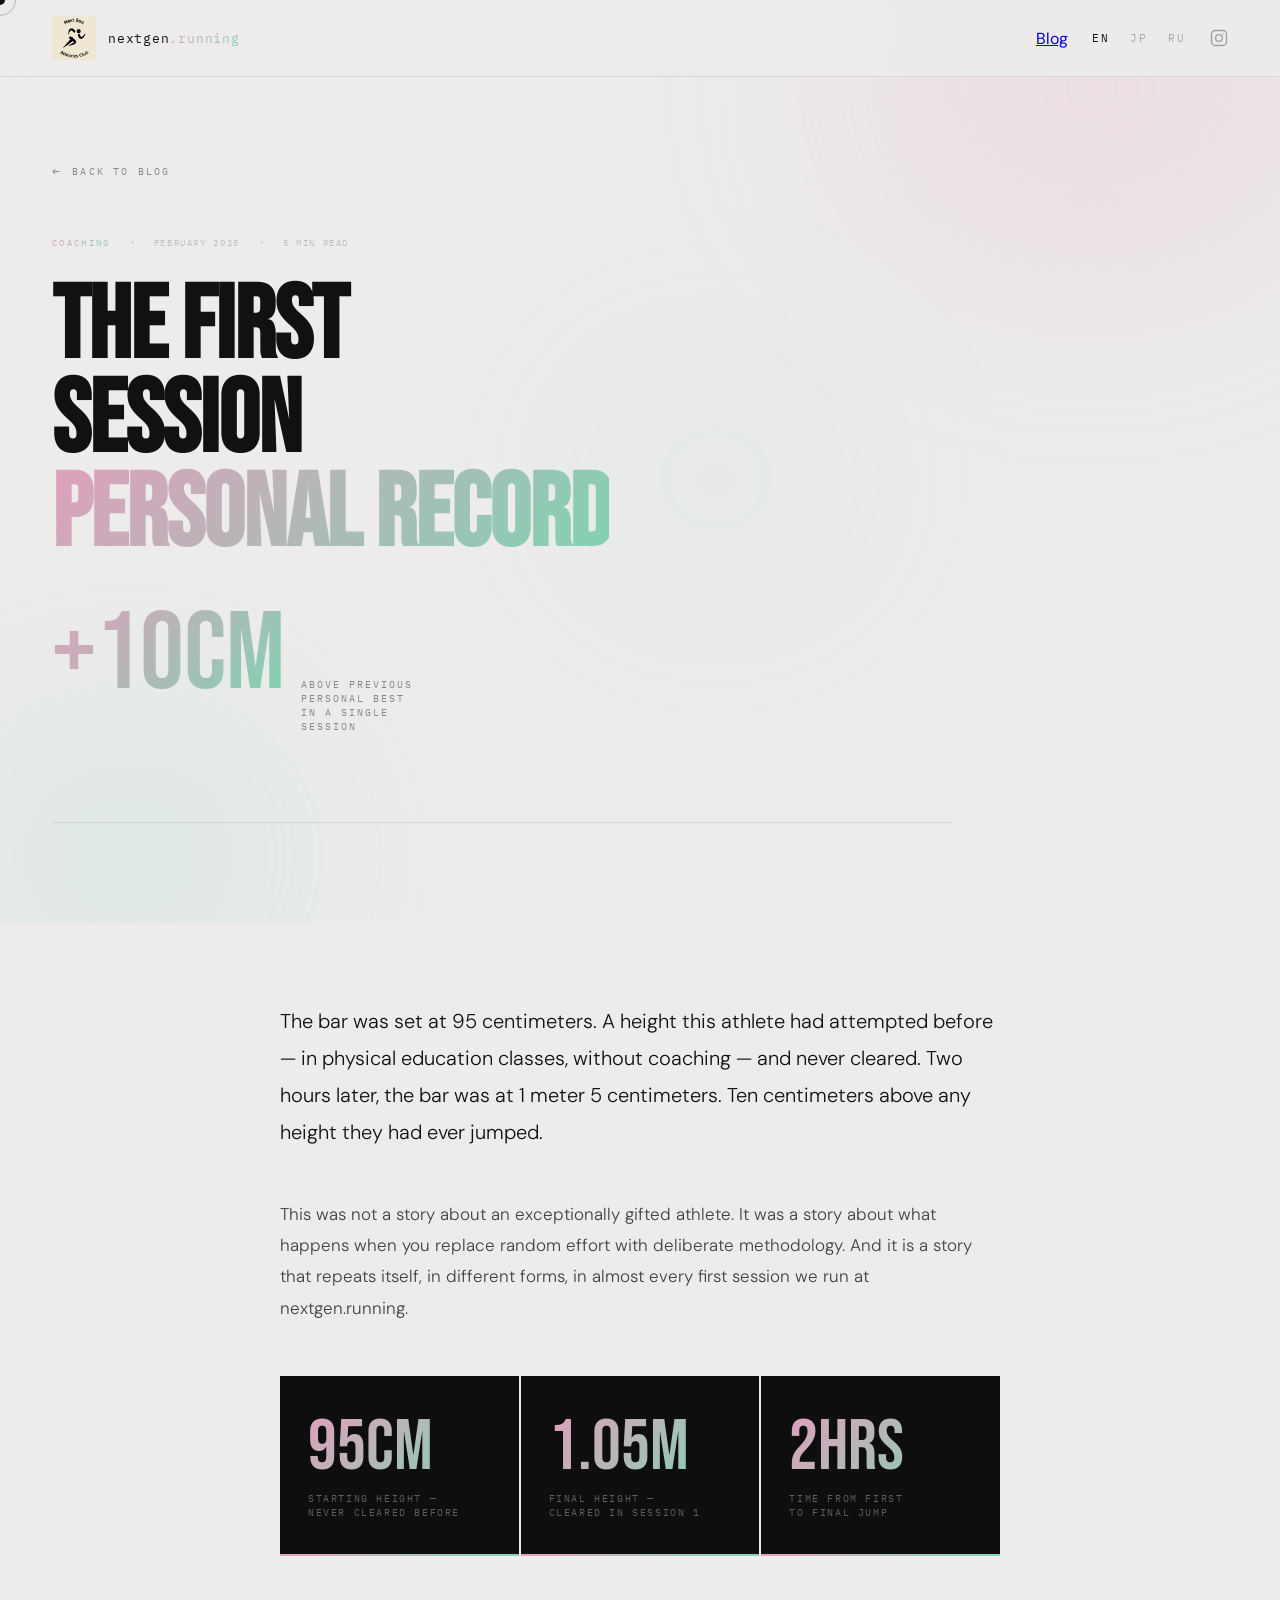
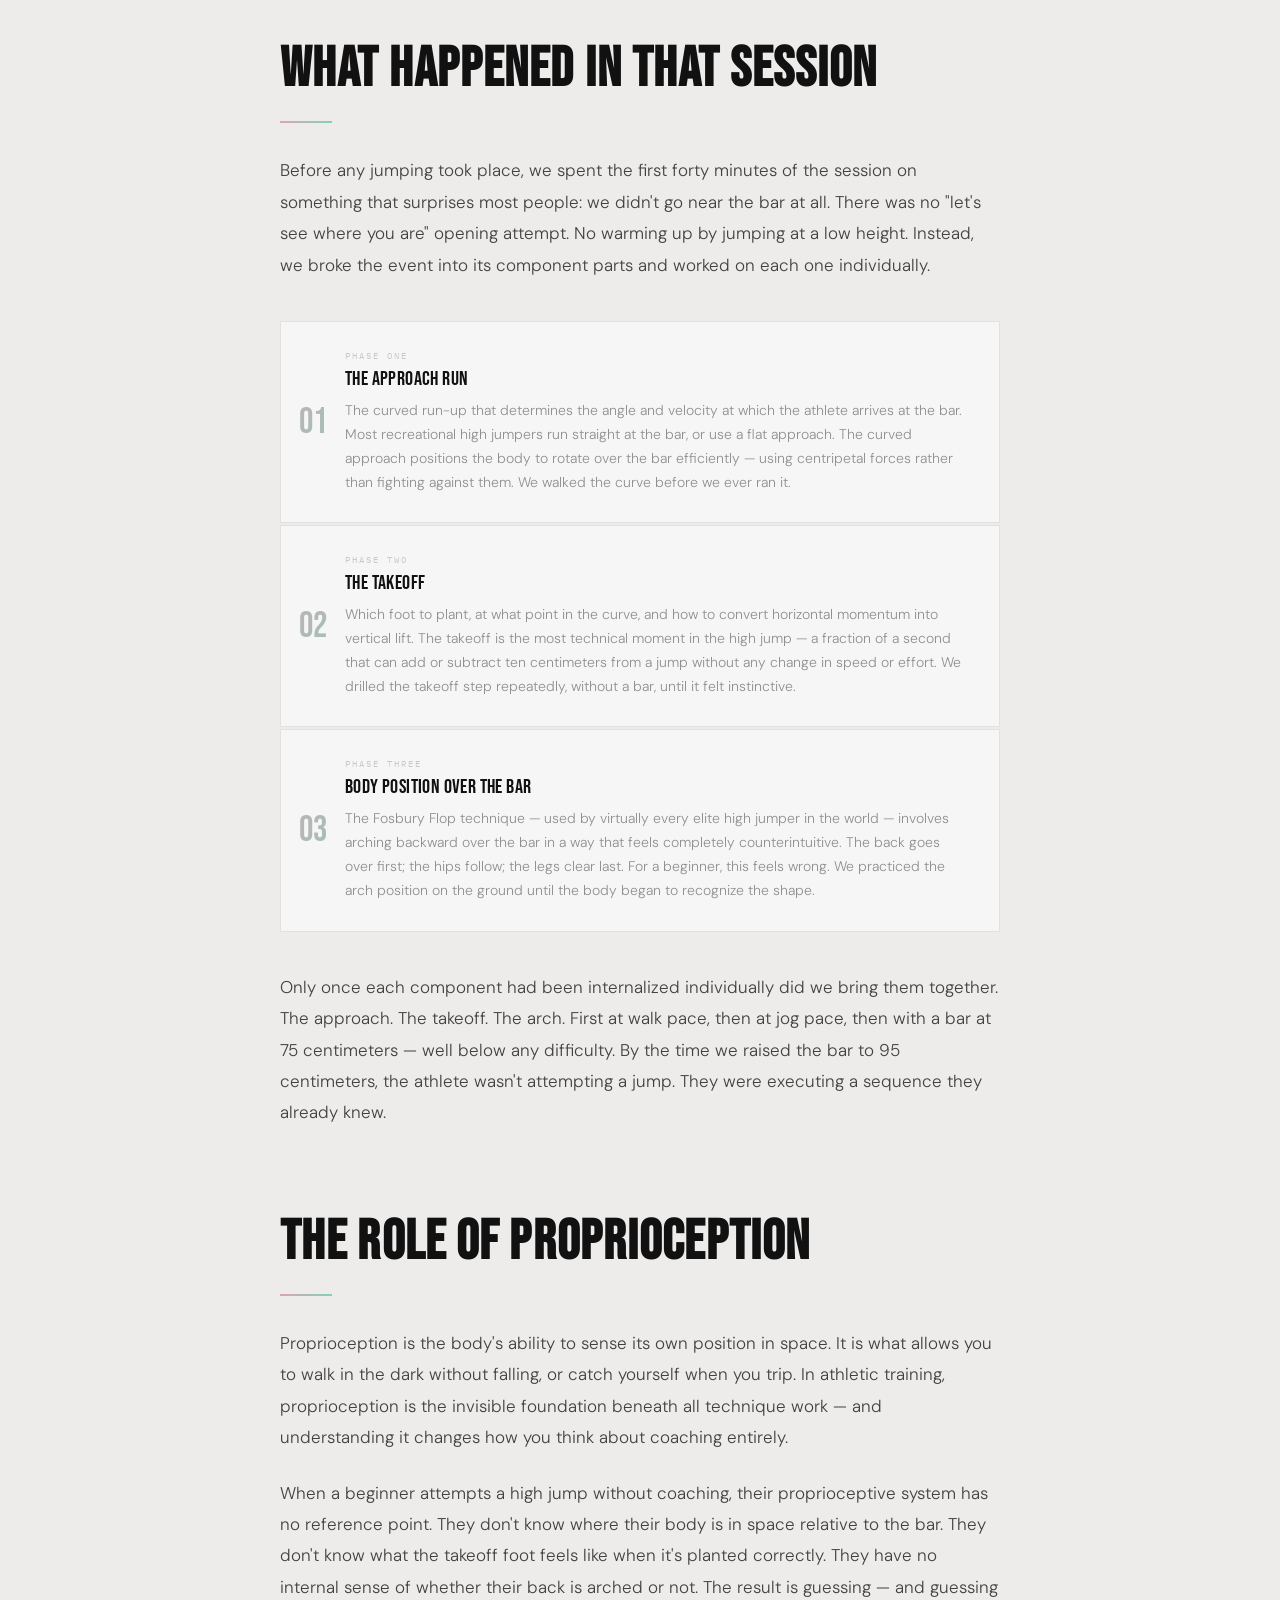
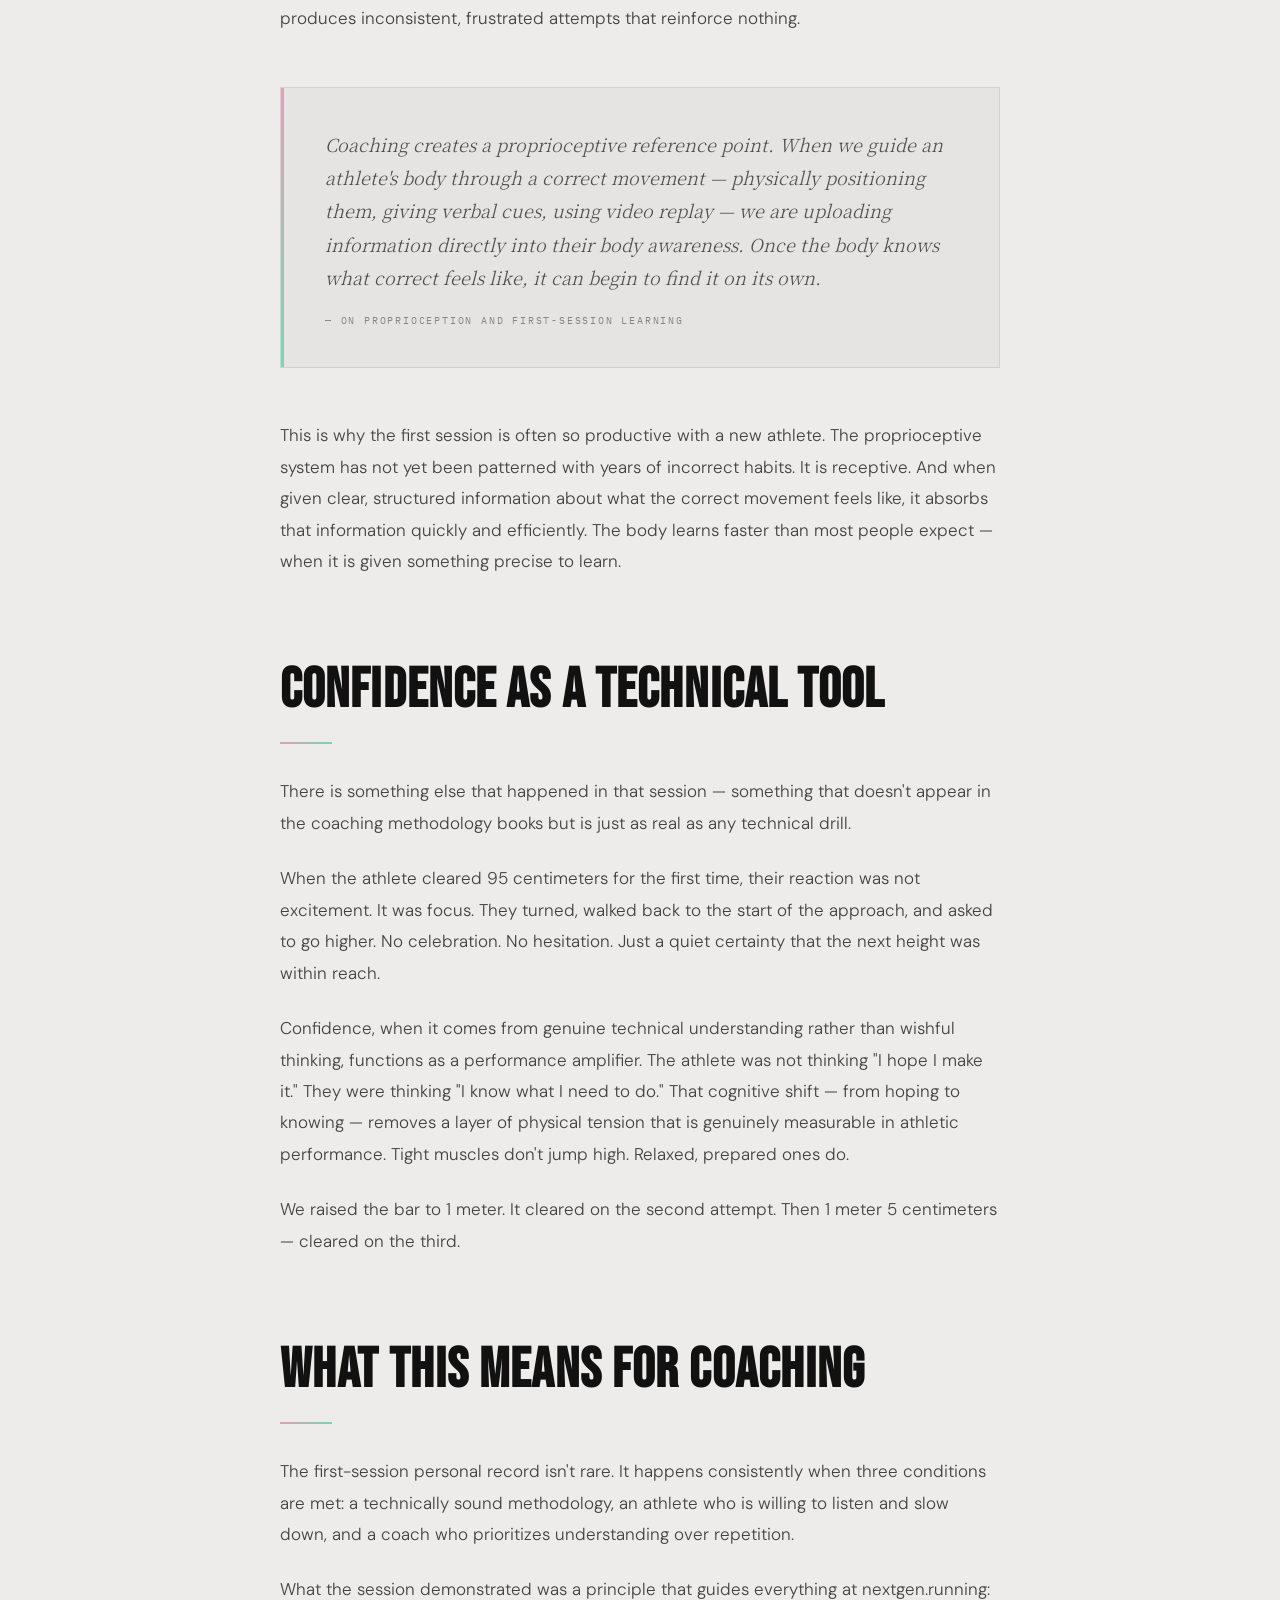
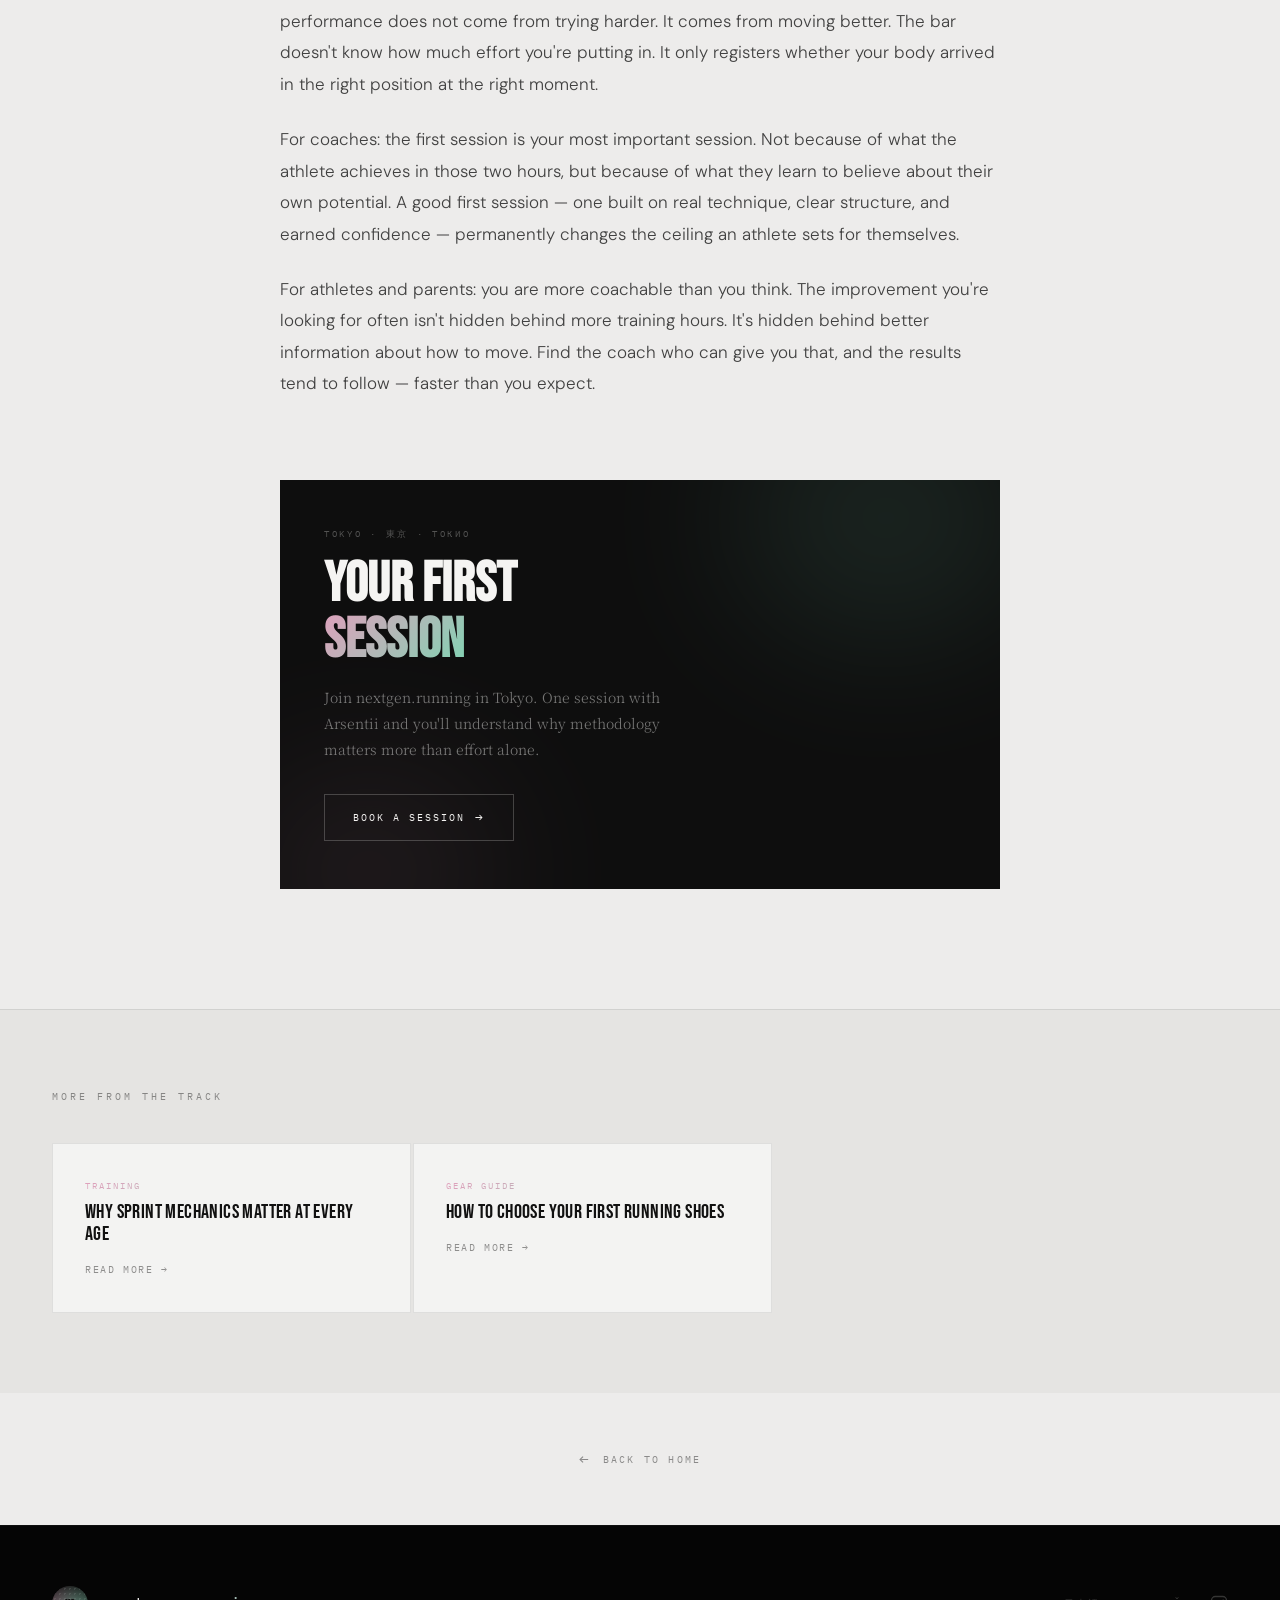
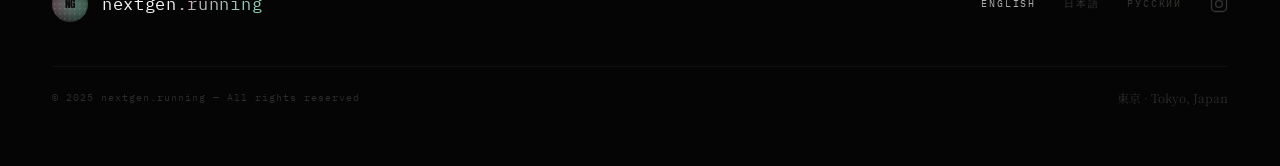
==== commit 5911a6aa: "Add nav links, mobile drawer, Brillia stadium card, and June calendar - Added desktop nav links and " ====
--- a/blog/first-session-record.html
+++ b/blog/first-session-record.html
@@ -99,6 +99,11 @@
         .post-closing-btn { display: inline-flex; align-items: center; gap: 10px; font-family: 'IBM Plex Mono', monospace; font-size: 10px; letter-spacing: 0.2em; text-transform: uppercase; color: var(--white); text-decoration: none; padding: 14px 28px; border: 1px solid rgba(245,244,242,0.22); transition: border-color 0.2s, background 0.2s; }
         .post-closing-btn:hover { border-color: rgba(245,244,242,0.6); background: rgba(245,244,242,0.05); }
         .post-closing-btn::after { content: '→'; font-size: 13px; }
+        .back-home { display: flex; justify-content: center; padding: 56px 52px; background: var(--bg); }
+        .back-home-link { display: inline-flex; align-items: center; gap: 12px; font-family: 'IBM Plex Mono', monospace; font-size: 10px; letter-spacing: 0.22em; text-transform: uppercase; color: rgba(17,17,17,0.45); text-decoration: none; transition: color 0.2s; }
+        .back-home-link:hover { color: var(--black); }
+        .back-home-arrow { font-size: 16px; transition: transform 0.2s; }
+        .back-home-link:hover .back-home-arrow { transform: translateX(-4px); }
 
         /* ─── RELATED POSTS ─── */
         .post-related { padding: 80px 52px; background: var(--bg-alt); border-top: 1px solid var(--border); }
@@ -451,6 +456,12 @@
     </section>
 
     <!-- FOOTER -->
+    <div class="back-home">
+        <a href="../index.html" class="back-home-link">
+            <span class="back-home-arrow">←</span> Back to Home
+        </a>
+    </div>
+
     <footer>
         <div class="footer-inner">
             <div class="footer-left">
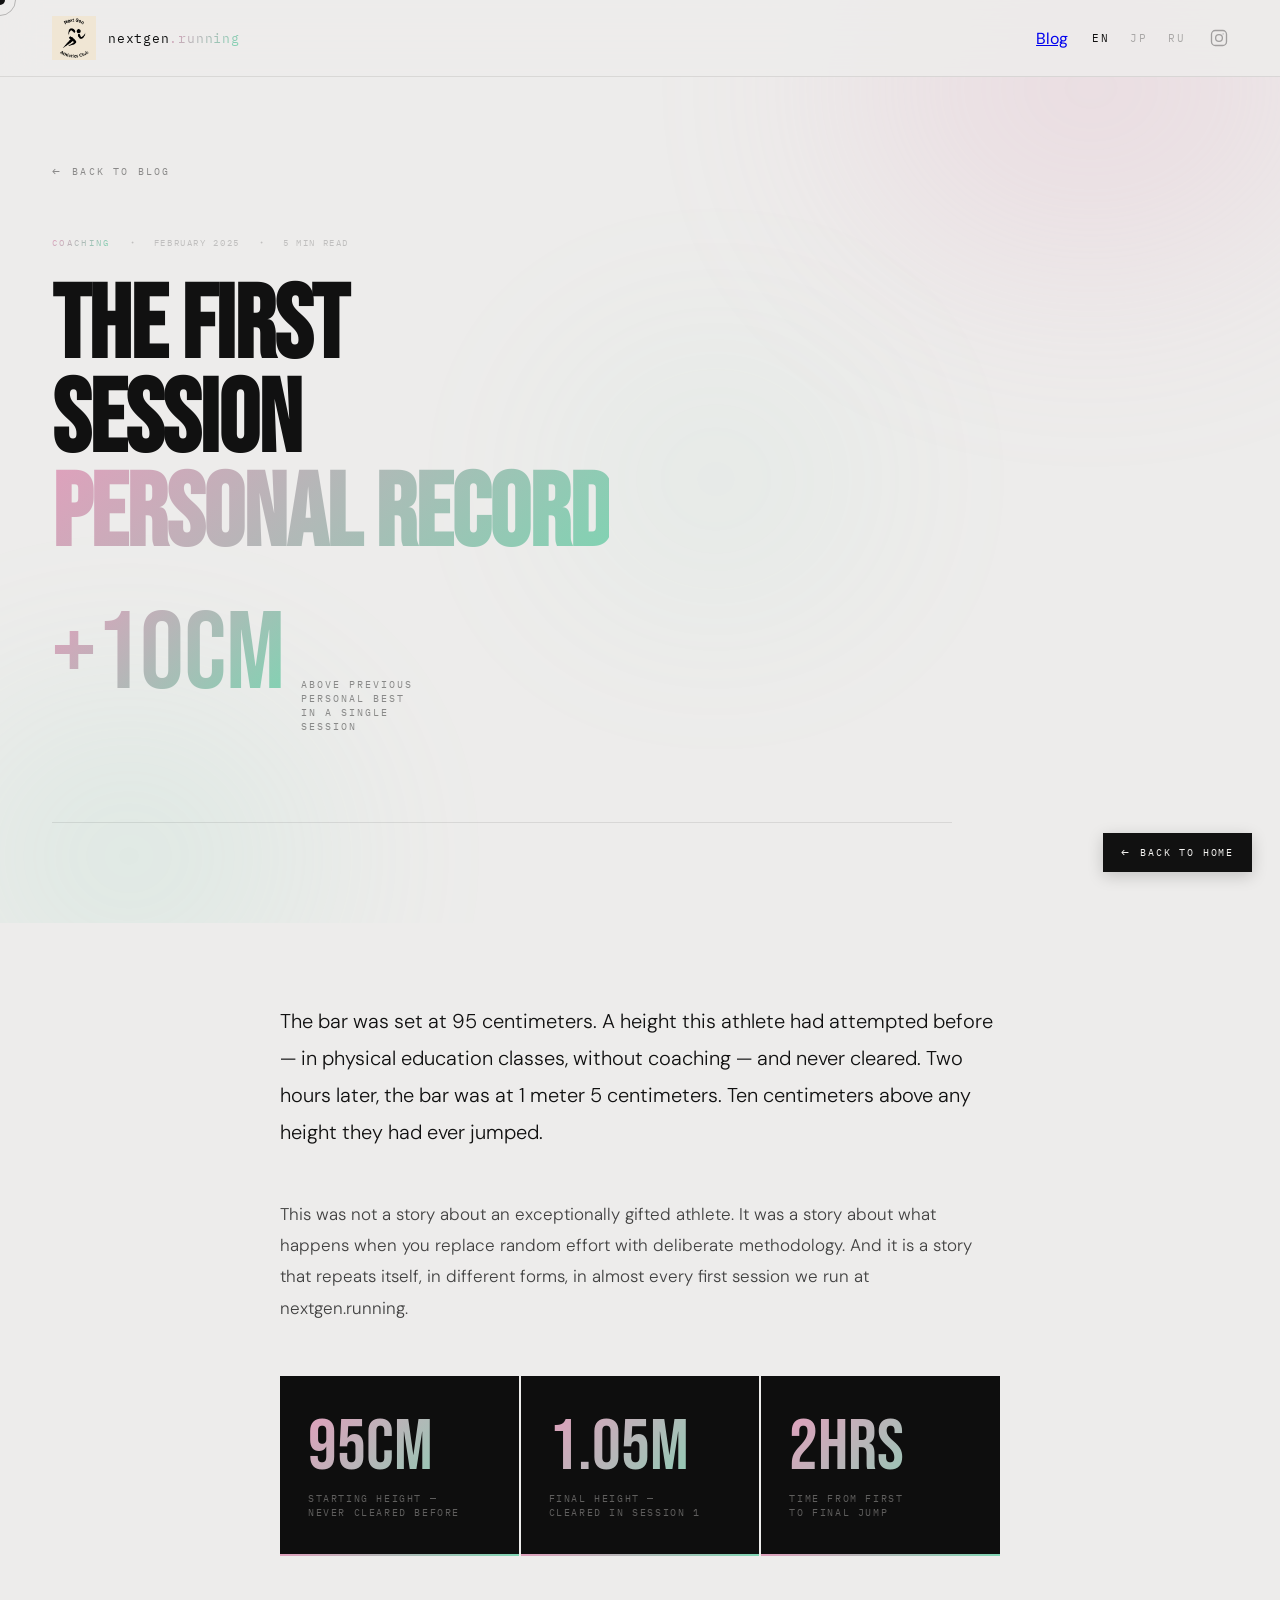
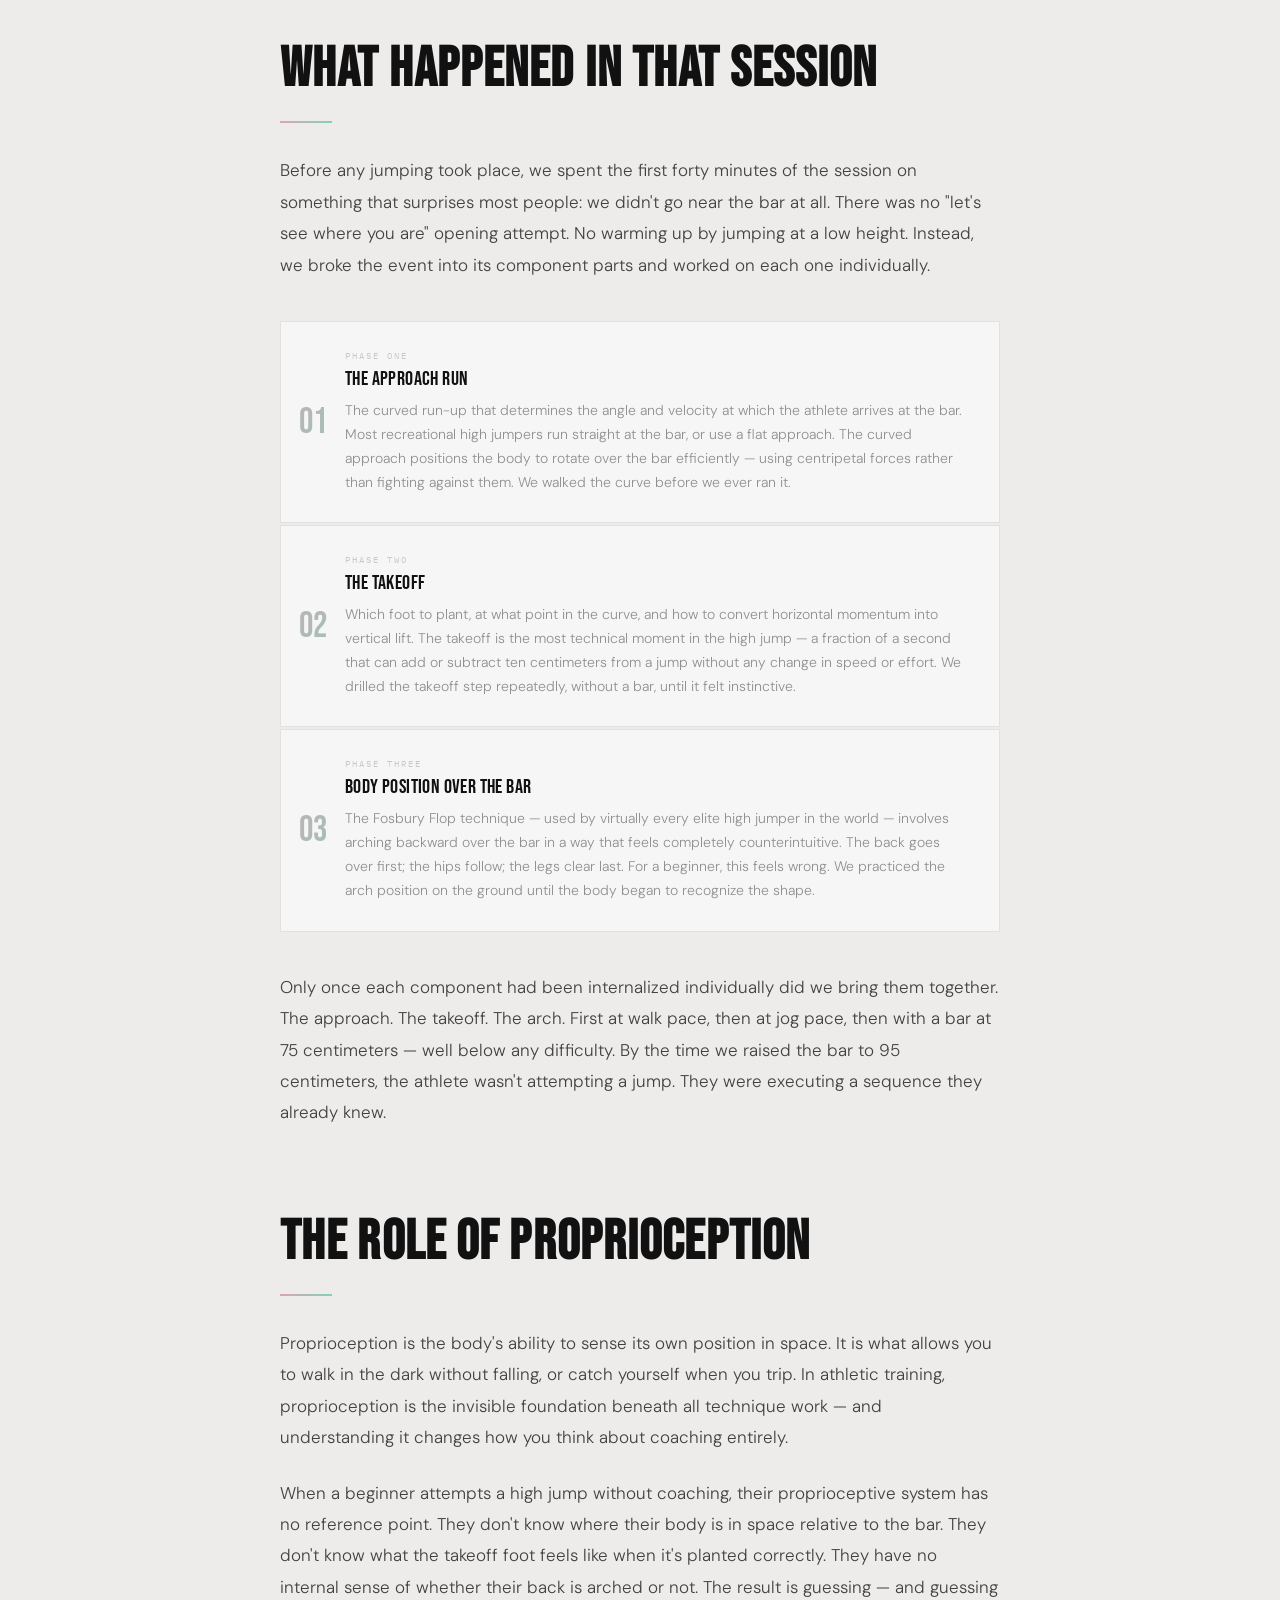
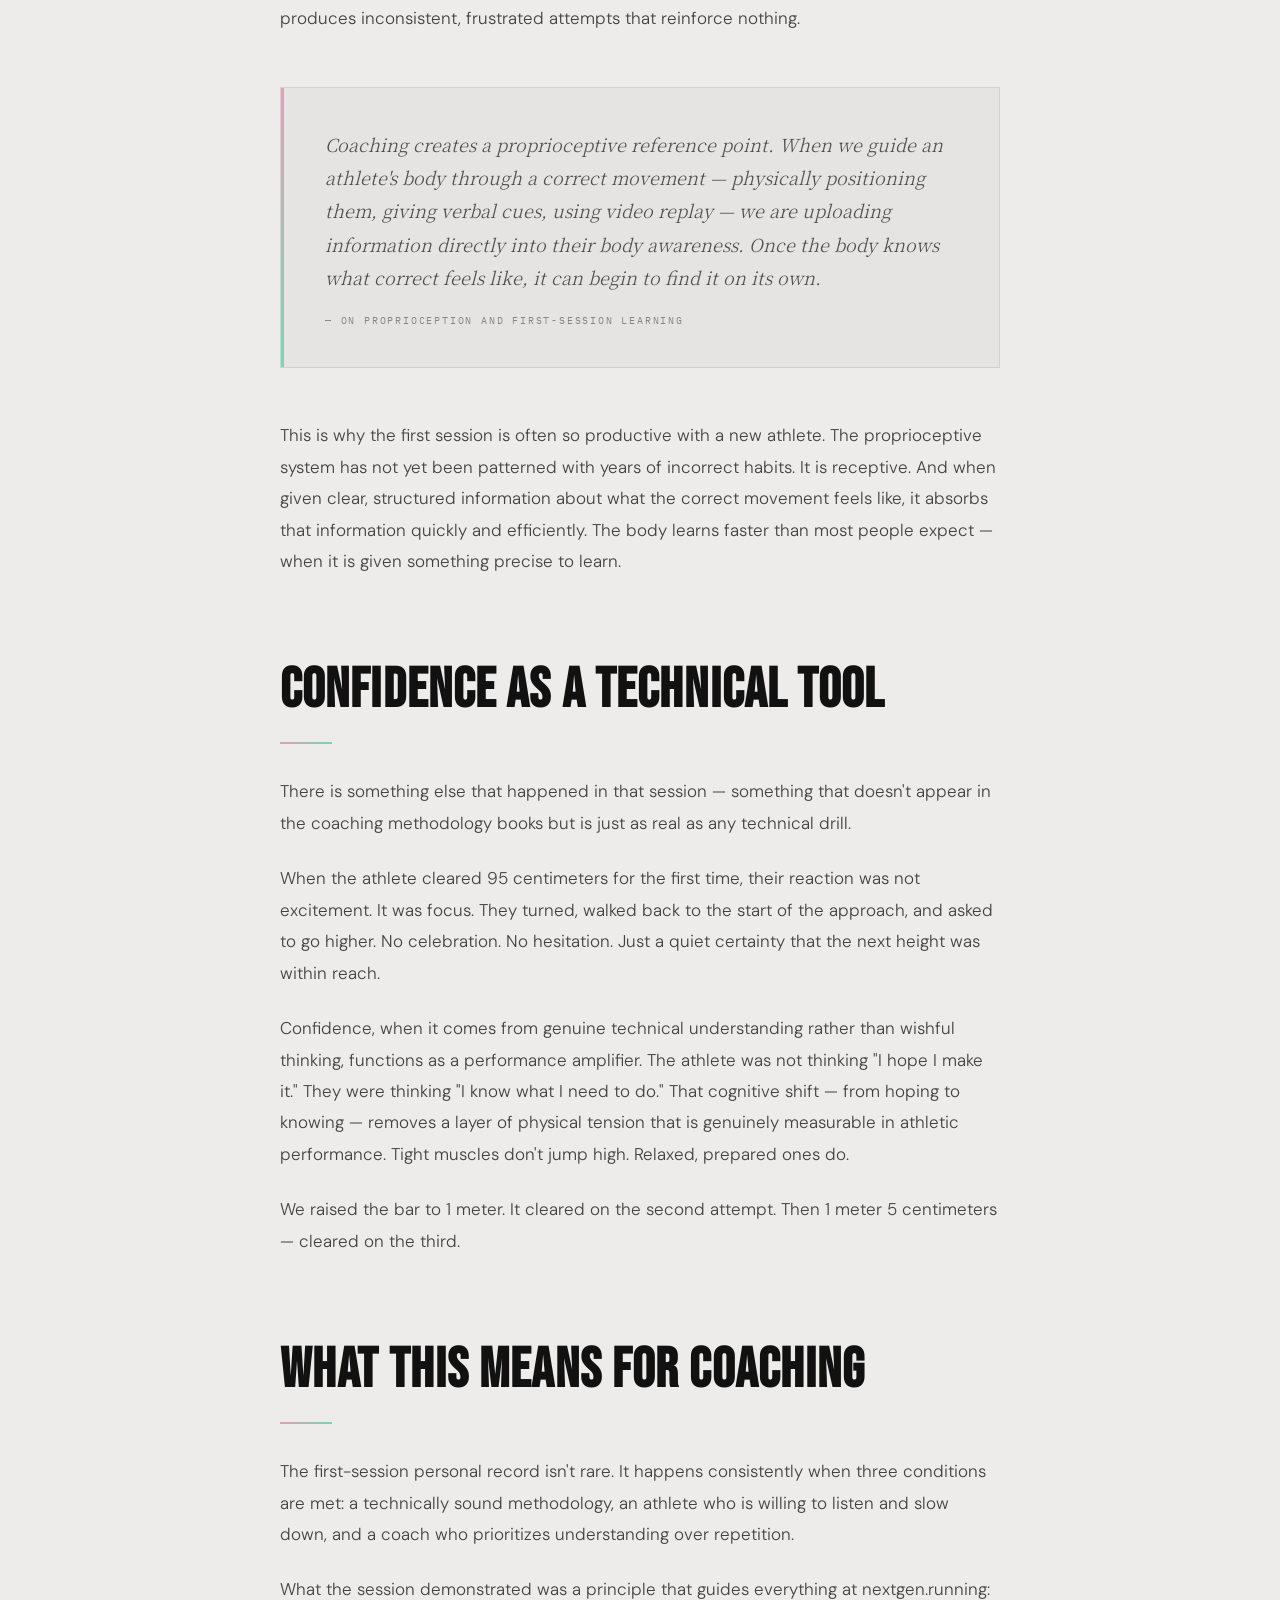
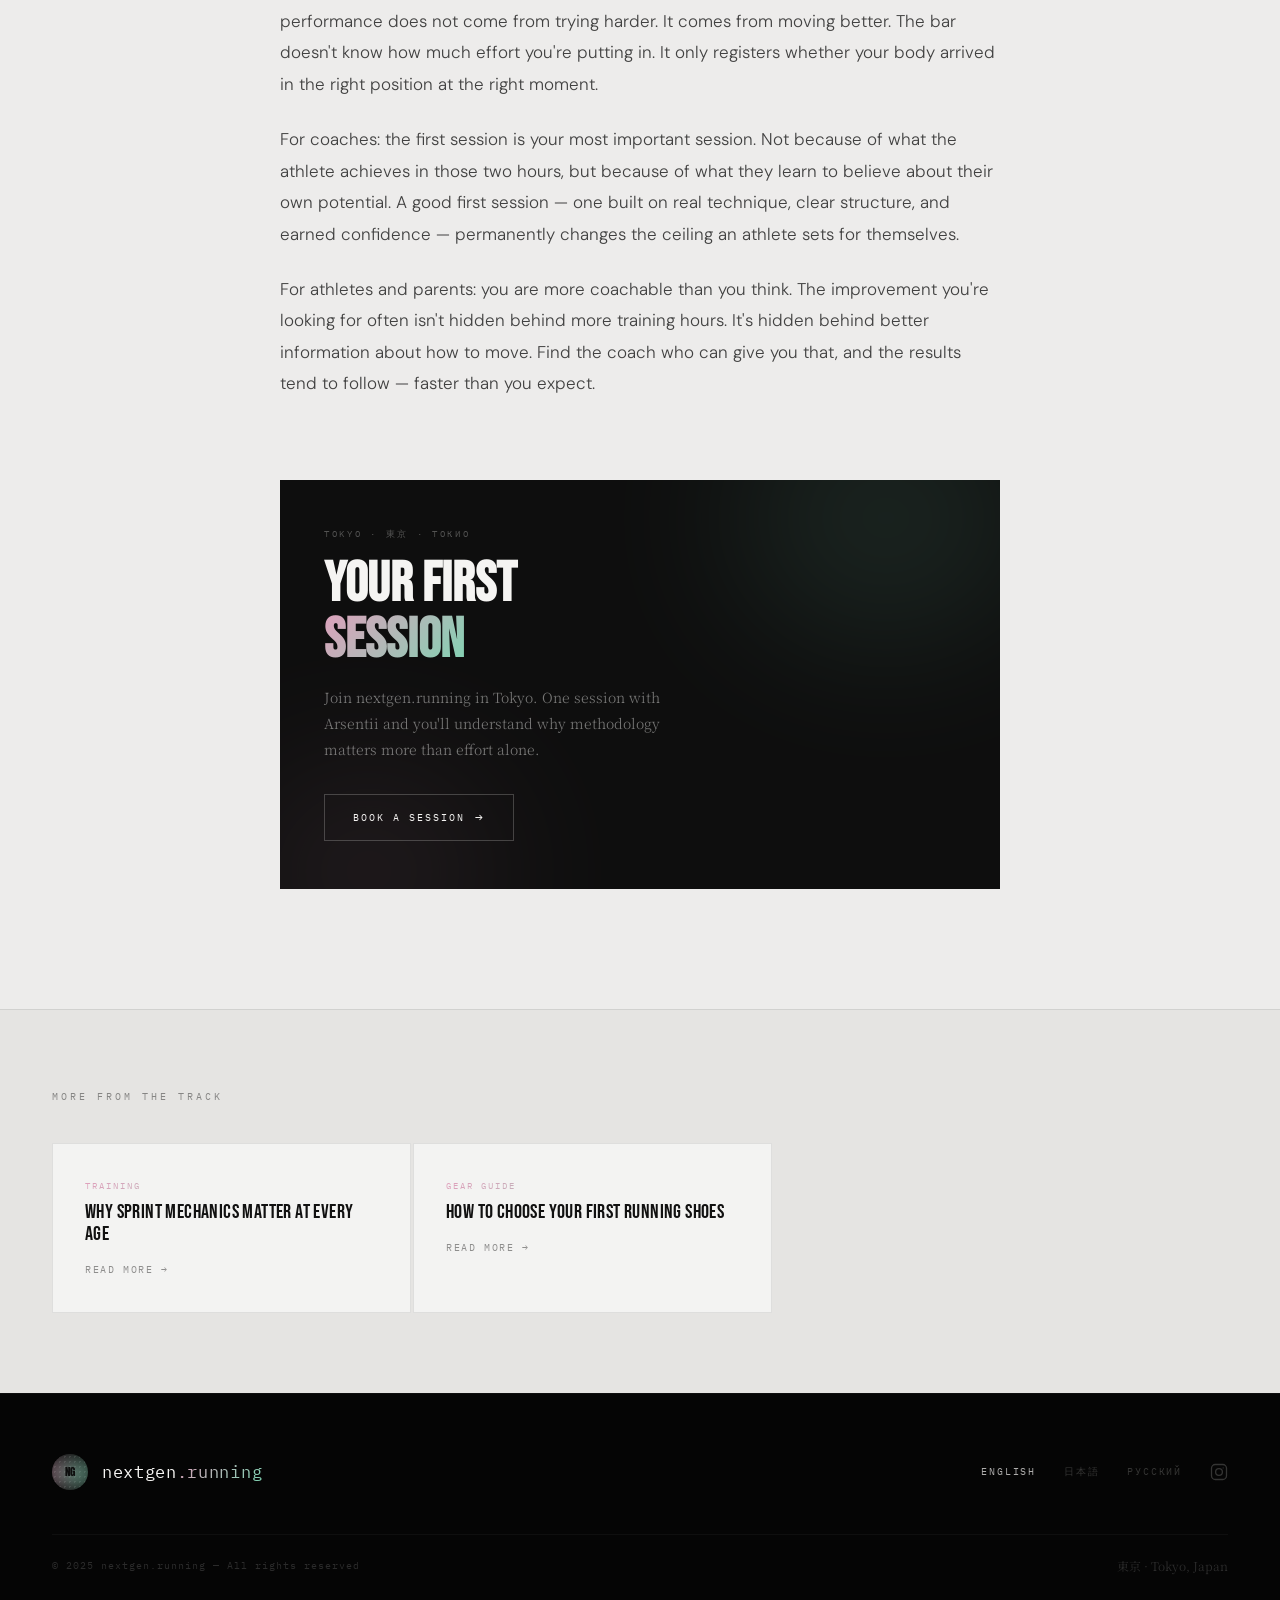
==== commit 2ccbd3e9: "Add multilingual fixed Back to Home/Top buttons on all pages - Blog pages: fixed bottom-right button" ====
--- a/blog/first-session-record.html
+++ b/blog/first-session-record.html
@@ -99,11 +99,11 @@
         .post-closing-btn { display: inline-flex; align-items: center; gap: 10px; font-family: 'IBM Plex Mono', monospace; font-size: 10px; letter-spacing: 0.2em; text-transform: uppercase; color: var(--white); text-decoration: none; padding: 14px 28px; border: 1px solid rgba(245,244,242,0.22); transition: border-color 0.2s, background 0.2s; }
         .post-closing-btn:hover { border-color: rgba(245,244,242,0.6); background: rgba(245,244,242,0.05); }
         .post-closing-btn::after { content: '→'; font-size: 13px; }
-        .back-home { display: flex; justify-content: center; padding: 56px 52px; background: var(--bg); }
-        .back-home-link { display: inline-flex; align-items: center; gap: 12px; font-family: 'IBM Plex Mono', monospace; font-size: 10px; letter-spacing: 0.22em; text-transform: uppercase; color: rgba(17,17,17,0.45); text-decoration: none; transition: color 0.2s; }
-        .back-home-link:hover { color: var(--black); }
-        .back-home-arrow { font-size: 16px; transition: transform 0.2s; }
-        .back-home-link:hover .back-home-arrow { transform: translateX(-4px); }
+        .back-home { position: fixed; bottom: 28px; right: 28px; z-index: 90; }
+        .back-home-link { display: inline-flex; align-items: center; gap: 10px; font-family: 'IBM Plex Mono', monospace; font-size: 10px; letter-spacing: 0.18em; text-transform: uppercase; color: var(--white); background: var(--black); text-decoration: none; padding: 11px 18px; transition: background 0.2s, opacity 0.2s; box-shadow: 0 4px 16px rgba(0,0,0,0.18); }
+        .back-home-link:hover { background: #333; }
+        .back-home-arrow { font-size: 13px; transition: transform 0.2s; }
+        .back-home-link:hover .back-home-arrow { transform: translateX(-3px); }
 
         /* ─── RELATED POSTS ─── */
         .post-related { padding: 80px 52px; background: var(--bg-alt); border-top: 1px solid var(--border); }
@@ -458,7 +458,7 @@
     <!-- FOOTER -->
     <div class="back-home">
         <a href="../index.html" class="back-home-link">
-            <span class="back-home-arrow">←</span> Back to Home
+            <span class="back-home-arrow">←</span> <span data-i18n="back_home">Back to Home</span>
         </a>
     </div>
 
@@ -488,7 +488,7 @@
     <script>
     const T = {
         en: {
-            nav_blog: 'Blog', post_back: 'Back to Blog', post_tag: 'Coaching',
+            nav_blog: 'Blog', post_back: 'Back to Blog', back_home: 'Back to Home', post_tag: 'Coaching',
             post_date: 'February 2025', post_readtime: '5 min read',
             post_stat_label: 'above previous personal best<br>in a single session',
             post_title: 'THE FIRST<br>SESSION<br><span class="iri">PERSONAL RECORD</span>',
@@ -497,7 +497,7 @@
             related2_tag: 'Gear Guide', related2_title: 'HOW TO CHOOSE YOUR FIRST RUNNING SHOES',
         },
         ru: {
-            nav_blog: 'Блог', post_back: 'Назад к блогу', post_tag: 'Методология',
+            nav_blog: 'Блог', post_back: 'Назад к блогу', back_home: 'На главную', post_tag: 'Методология',
             post_date: 'Февраль 2025', post_readtime: '5 мин чтения',
             post_stat_label: 'выше предыдущего личного рекорда<br>за одну тренировку',
             post_title: 'ЛИЧНЫЙ РЕКОРД<br>НА ПЕРВОЙ<br><span class="iri">ТРЕНИРОВКЕ</span>',
@@ -506,7 +506,7 @@
             related2_tag: 'Экипировка', related2_title: 'КАК ВЫБРАТЬ ПЕРВЫЕ КРОССОВКИ ДЛЯ БЕГА',
         },
         jp: {
-            nav_blog: 'ブログ', post_back: 'ブログへ戻る', post_tag: 'コーチング',
+            nav_blog: 'ブログ', post_back: 'ブログへ戻る', back_home: 'ホームへ戻る', post_tag: 'コーチング',
             post_date: '2025年2月', post_readtime: '5分',
             post_stat_label: 'たった1回のセッションで<br>前の自己記録を上回った',
             post_title: '初回セッションで<br><span class="iri">自己記録を更新</span>',
